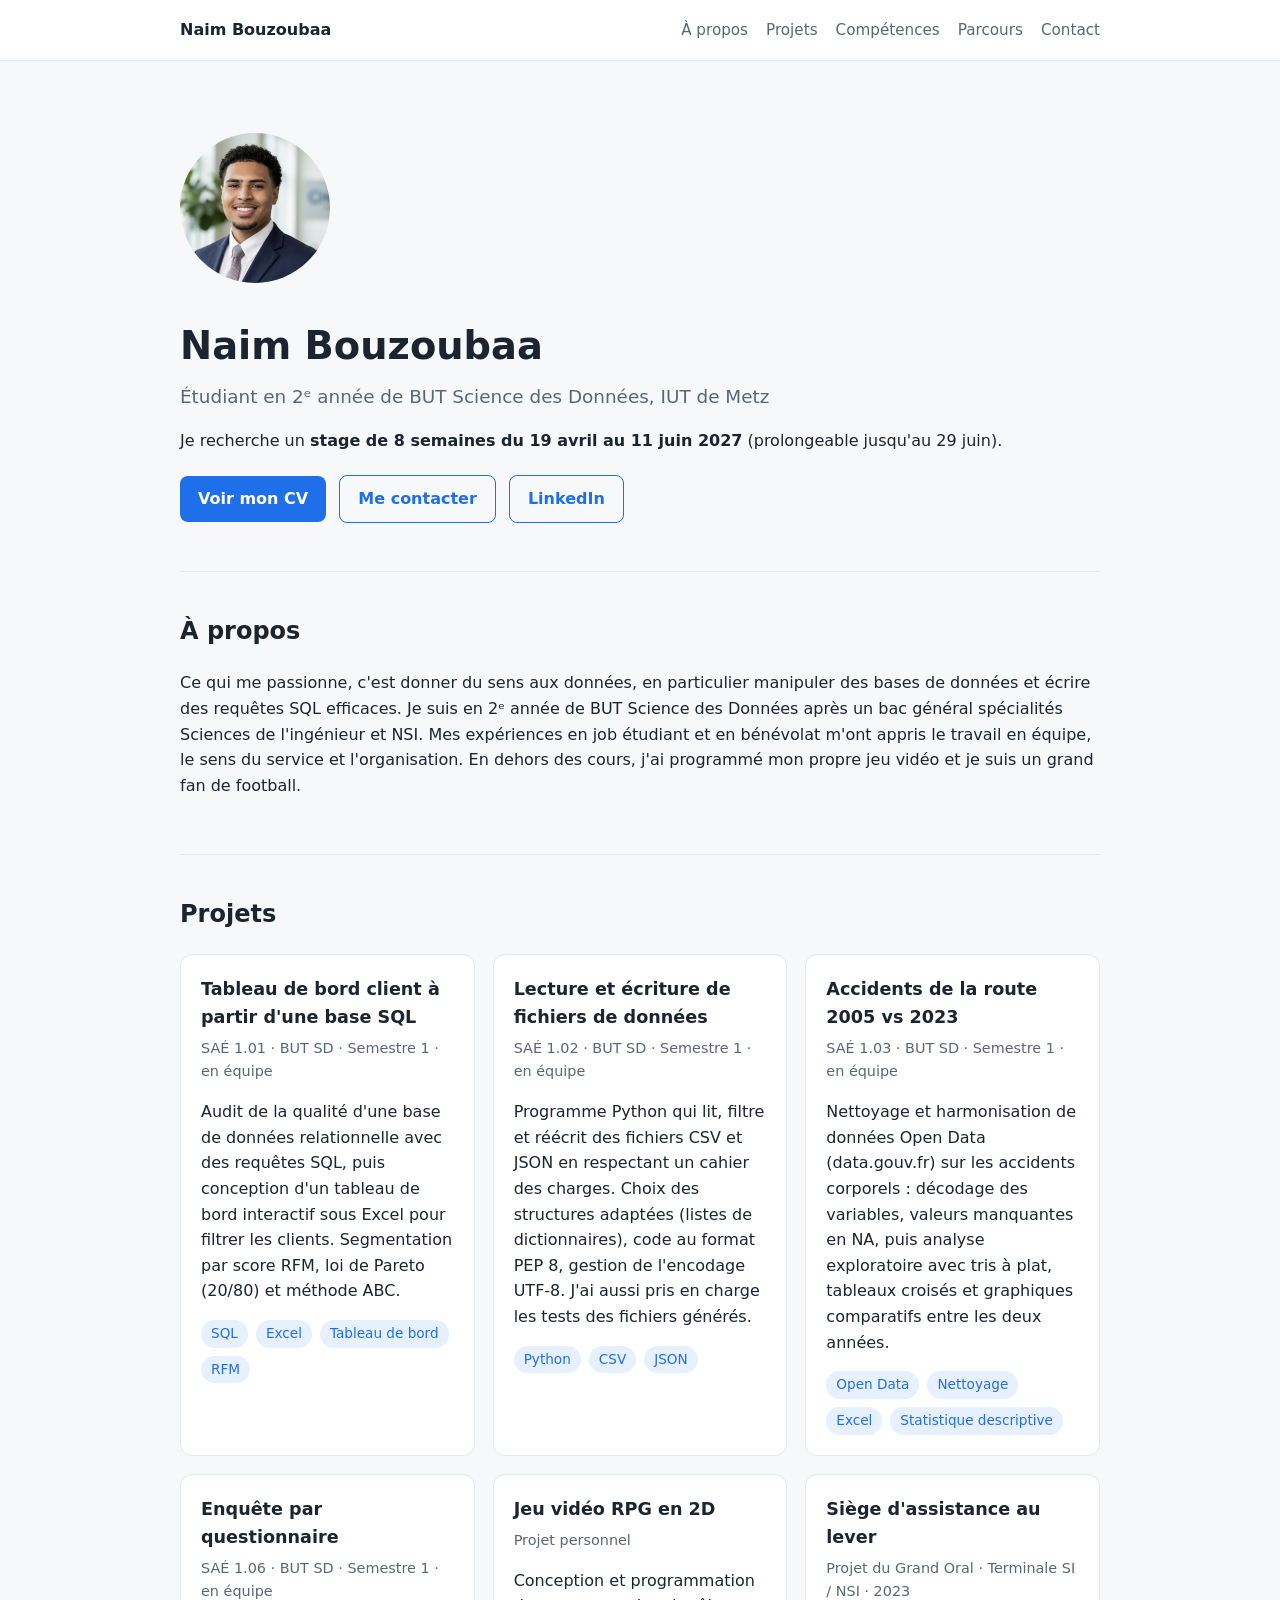
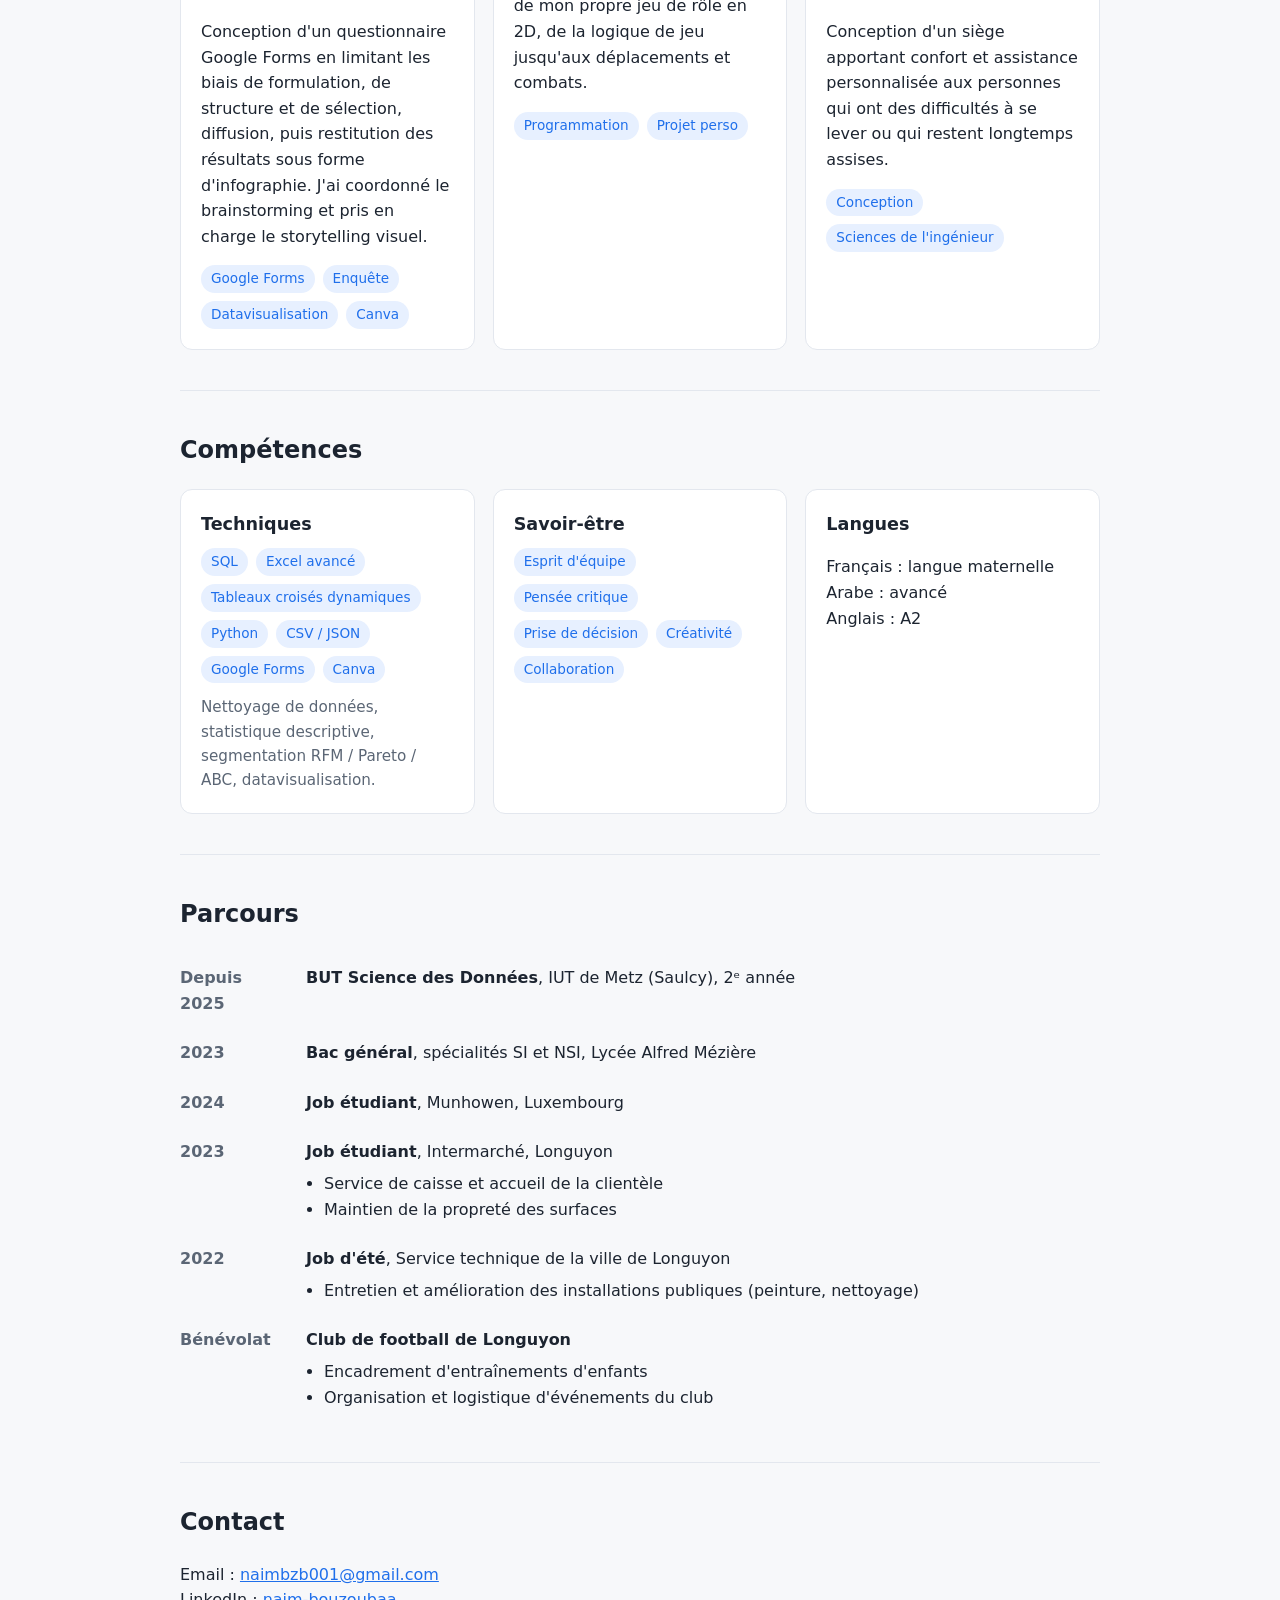
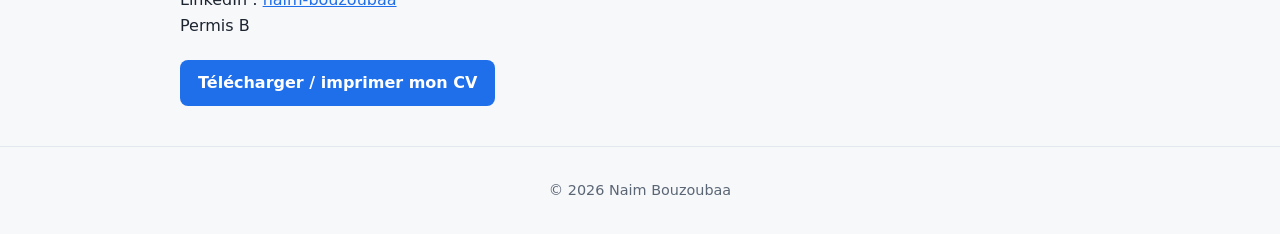
==== index.html @ d69bf889 "Ajouter les projets SAÉ et les compétences techniques Co-Authored-By: Claude Opus 5.5 <noreply@anthr" ====
<!doctype html>
<html lang="fr">
<head>
<meta charset="utf-8">
<meta name="viewport" content="width=device-width,initial-scale=1">
<title>Naim Bouzoubaa | Portfolio</title>
<meta name="description" content="Portfolio de Naim Bouzoubaa, étudiant en BUT Science des Données à l'IUT de Metz, à la recherche d'un stage d'avril à juin 2027.">
<link rel="stylesheet" href="style.css">
</head>
<body>
<nav><div class="wrap">
  <a class="logo" href="#">Naim Bouzoubaa</a>
  <ul>
    <li><a href="#apropos">À propos</a></li>
    <li><a href="#projets">Projets</a></li>
    <li><a href="#competences">Compétences</a></li>
    <li><a href="#parcours">Parcours</a></li>
    <li><a href="#contact">Contact</a></li>
  </ul>
</div></nav>

<header class="hero"><div class="wrap hero-grid">
  <img class="photo" src="photo.jpg" alt="Photo de Naim Bouzoubaa">
  <div>
    <h1>Naim Bouzoubaa</h1>
    <p class="role">Étudiant en 2ᵉ année de BUT Science des Données, IUT de Metz</p>
    <p>Je recherche un <strong>stage de 8 semaines du 19 avril au 11 juin 2027</strong> (prolongeable jusqu'au 29 juin).</p>
    <a class="btn" href="cv.html">Voir mon CV</a>
    <a class="btn ghost" href="#contact">Me contacter</a>
    <a class="btn ghost" href="https://www.linkedin.com/in/naim-bouzoubaa-45ba90332" target="_blank" rel="noopener">LinkedIn</a>
  </div>
</div></header>

<main class="wrap">
<section id="apropos">
  <h2>À propos</h2>
  <p>Ce qui me passionne, c'est donner du sens aux données, en particulier manipuler des bases de données et écrire des requêtes SQL efficaces. Je suis en 2ᵉ année de BUT Science des Données après un bac général spécialités Sciences de l'ingénieur et NSI. Mes expériences en job étudiant et en bénévolat m'ont appris le travail en équipe, le sens du service et l'organisation. En dehors des cours, j'ai programmé mon propre jeu vidéo et je suis un grand fan de football.</p>
</section>

<section id="projets">
  <h2>Projets</h2>
  <div class="grid">
    <div class="card">
      <h3>Tableau de bord client à partir d'une base SQL</h3>
      <div class="meta">SAÉ 1.01 · BUT SD · Semestre 1 · en équipe</div>
      <p>Audit de la qualité d'une base de données relationnelle avec des requêtes SQL, puis conception d'un tableau de bord interactif sous Excel pour filtrer les clients. Segmentation par score RFM, loi de Pareto (20/80) et méthode ABC.</p>
      <div class="tags"><span class="tag">SQL</span><span class="tag">Excel</span><span class="tag">Tableau de bord</span><span class="tag">RFM</span></div>
    </div>
    <div class="card">
      <h3>Lecture et écriture de fichiers de données</h3>
      <div class="meta">SAÉ 1.02 · BUT SD · Semestre 1 · en équipe</div>
      <p>Programme Python qui lit, filtre et réécrit des fichiers CSV et JSON en respectant un cahier des charges. Choix des structures adaptées (listes de dictionnaires), code au format PEP 8, gestion de l'encodage UTF-8. J'ai aussi pris en charge les tests des fichiers générés.</p>
      <div class="tags"><span class="tag">Python</span><span class="tag">CSV</span><span class="tag">JSON</span></div>
    </div>
    <div class="card">
      <h3>Accidents de la route 2005 vs 2023</h3>
      <div class="meta">SAÉ 1.03 · BUT SD · Semestre 1 · en équipe</div>
      <p>Nettoyage et harmonisation de données Open Data (data.gouv.fr) sur les accidents corporels : décodage des variables, valeurs manquantes en NA, puis analyse exploratoire avec tris à plat, tableaux croisés et graphiques comparatifs entre les deux années.</p>
      <div class="tags"><span class="tag">Open Data</span><span class="tag">Nettoyage</span><span class="tag">Excel</span><span class="tag">Statistique descriptive</span></div>
    </div>
    <div class="card">
      <h3>Enquête par questionnaire</h3>
      <div class="meta">SAÉ 1.06 · BUT SD · Semestre 1 · en équipe</div>
      <p>Conception d'un questionnaire Google Forms en limitant les biais de formulation, de structure et de sélection, diffusion, puis restitution des résultats sous forme d'infographie. J'ai coordonné le brainstorming et pris en charge le storytelling visuel.</p>
      <div class="tags"><span class="tag">Google Forms</span><span class="tag">Enquête</span><span class="tag">Datavisualisation</span><span class="tag">Canva</span></div>
    </div>
    <div class="card">
      <h3>Jeu vidéo RPG en 2D</h3>
      <div class="meta">Projet personnel</div>
      <p>Conception et programmation de mon propre jeu de rôle en 2D, de la logique de jeu jusqu'aux déplacements et combats.</p>
      <div class="tags"><span class="tag">Programmation</span><span class="tag">Projet perso</span></div>
    </div>
    <div class="card">
      <h3>Siège d'assistance au lever</h3>
      <div class="meta">Projet du Grand Oral · Terminale SI / NSI · 2023</div>
      <p>Conception d'un siège apportant confort et assistance personnalisée aux personnes qui ont des difficultés à se lever ou qui restent longtemps assises.</p>
      <div class="tags"><span class="tag">Conception</span><span class="tag">Sciences de l'ingénieur</span></div>
    </div>
  </div>
</section>

<section id="competences">
  <h2>Compétences</h2>
  <div class="grid">
    <div class="card">
      <h3>Techniques</h3>
      <div class="tags"><span class="tag">SQL</span><span class="tag">Excel avancé</span><span class="tag">Tableaux croisés dynamiques</span><span class="tag">Python</span><span class="tag">CSV / JSON</span><span class="tag">Google Forms</span><span class="tag">Canva</span></div>
      <p style="margin:12px 0 0;color:var(--muted);font-size:.95rem">Nettoyage de données, statistique descriptive, segmentation RFM / Pareto / ABC, datavisualisation.</p>
    </div>
    <div class="card">
      <h3>Savoir-être</h3>
      <div class="tags"><span class="tag">Esprit d'équipe</span><span class="tag">Pensée critique</span><span class="tag">Prise de décision</span><span class="tag">Créativité</span><span class="tag">Collaboration</span></div>
    </div>
    <div class="card">
      <h3>Langues</h3>
      <p>Français : langue maternelle<br>Arabe : avancé<br>Anglais : A2</p>
    </div>
  </div>
</section>

<section id="parcours">
  <h2>Parcours</h2>
  <div class="timeline">
    <div class="item"><div class="when">Depuis 2025</div><div><strong>BUT Science des Données</strong>, IUT de Metz (Saulcy), 2ᵉ année</div></div>
    <div class="item"><div class="when">2023</div><div><strong>Bac général</strong>, spécialités SI et NSI, Lycée Alfred Mézière</div></div>
    <div class="item"><div class="when">2024</div><div><strong>Job étudiant</strong>, Munhowen, Luxembourg</div></div>
    <div class="item"><div class="when">2023</div><div><strong>Job étudiant</strong>, Intermarché, Longuyon
      <ul><li>Service de caisse et accueil de la clientèle</li><li>Maintien de la propreté des surfaces</li></ul></div></div>
    <div class="item"><div class="when">2022</div><div><strong>Job d'été</strong>, Service technique de la ville de Longuyon
      <ul><li>Entretien et amélioration des installations publiques (peinture, nettoyage)</li></ul></div></div>
    <div class="item"><div class="when">Bénévolat</div><div><strong>Club de football de Longuyon</strong>
      <ul><li>Encadrement d'entraînements d'enfants</li><li>Organisation et logistique d'événements du club</li></ul></div></div>
  </div>
</section>

<section id="contact">
  <h2>Contact</h2>
  <p>Email : <a href="mailto:naimbzb001@gmail.com">naimbzb001@gmail.com</a><br>
  LinkedIn : <a href="https://www.linkedin.com/in/naim-bouzoubaa-45ba90332" target="_blank" rel="noopener">naim-bouzoubaa</a><br>
  Permis B</p>
  <a class="btn" href="cv.html">Télécharger / imprimer mon CV</a>
</section>
</main>

<footer>© 2026 Naim Bouzoubaa</footer>
</body>
</html>
---- style.css ----
:root{--bg:#f7f8fa;--card:#fff;--ink:#1c2430;--muted:#5b6675;--accent:#1f6feb;--accent-soft:#e7f0ff;--line:#e3e7ee;--todo:#fff4d6;--todo-ink:#7a5b00}
*{box-sizing:border-box}
body{margin:0;font-family:"Inter",system-ui,-apple-system,"Segoe UI",Roboto,sans-serif;background:var(--bg);color:var(--ink);line-height:1.6}
a{color:var(--accent)}
.wrap{max-width:960px;margin:0 auto;padding:0 20px}
nav{position:sticky;top:0;background:rgba(255,255,255,.92);backdrop-filter:blur(6px);border-bottom:1px solid var(--line);z-index:10}
nav .wrap{display:flex;justify-content:space-between;align-items:center;height:60px;gap:12px}
nav .logo{font-weight:700;text-decoration:none;color:var(--ink)}
nav ul{list-style:none;display:flex;gap:18px;margin:0;padding:0;flex-wrap:wrap}
nav ul a{text-decoration:none;color:var(--muted);font-size:.95rem}
nav ul a:hover{color:var(--accent)}
header.hero{padding:72px 0 48px}
.hero-grid{display:flex;gap:32px;align-items:center;flex-wrap:wrap}
.photo{width:150px;height:150px;border-radius:50%;background:var(--accent-soft);display:flex;align-items:center;justify-content:center;font-size:2.6rem;font-weight:700;color:var(--accent);object-fit:cover;flex-shrink:0}
.hero h1{font-size:2.4rem;margin:0 0 6px}
.hero .role{font-size:1.15rem;color:var(--muted);margin:0 0 14px}
.btn{display:inline-block;padding:10px 18px;border-radius:8px;background:var(--accent);color:#fff;text-decoration:none;font-weight:600;margin:6px 8px 0 0}
.btn.ghost{background:transparent;color:var(--accent);border:1.5px solid var(--accent)}
section{padding:40px 0;border-top:1px solid var(--line)}
section h2{font-size:1.5rem;margin:0 0 20px}
.grid{display:grid;grid-template-columns:repeat(auto-fit,minmax(260px,1fr));gap:18px}
.card{background:var(--card);border:1px solid var(--line);border-radius:12px;padding:20px}
.card h3{margin:0 0 6px;font-size:1.1rem}
.card .meta{color:var(--muted);font-size:.9rem;margin-bottom:8px}
.tags{display:flex;flex-wrap:wrap;gap:8px;margin-top:10px}
.tag{background:var(--accent-soft);color:var(--accent);padding:3px 10px;border-radius:999px;font-size:.85rem}
.todo{background:var(--todo);color:var(--todo-ink);border-radius:6px;padding:2px 6px;font-size:.85rem}
.timeline .item{display:grid;grid-template-columns:110px 1fr;gap:16px;padding:12px 0}
.timeline .when{color:var(--muted);font-weight:600}
.timeline ul{margin:6px 0 0;padding-left:18px}
footer{padding:32px 0;text-align:center;color:var(--muted);font-size:.9rem;border-top:1px solid var(--line)}
@media (max-width:600px){.hero h1{font-size:1.9rem}.timeline .item{grid-template-columns:1fr;gap:2px}nav ul{gap:12px}}
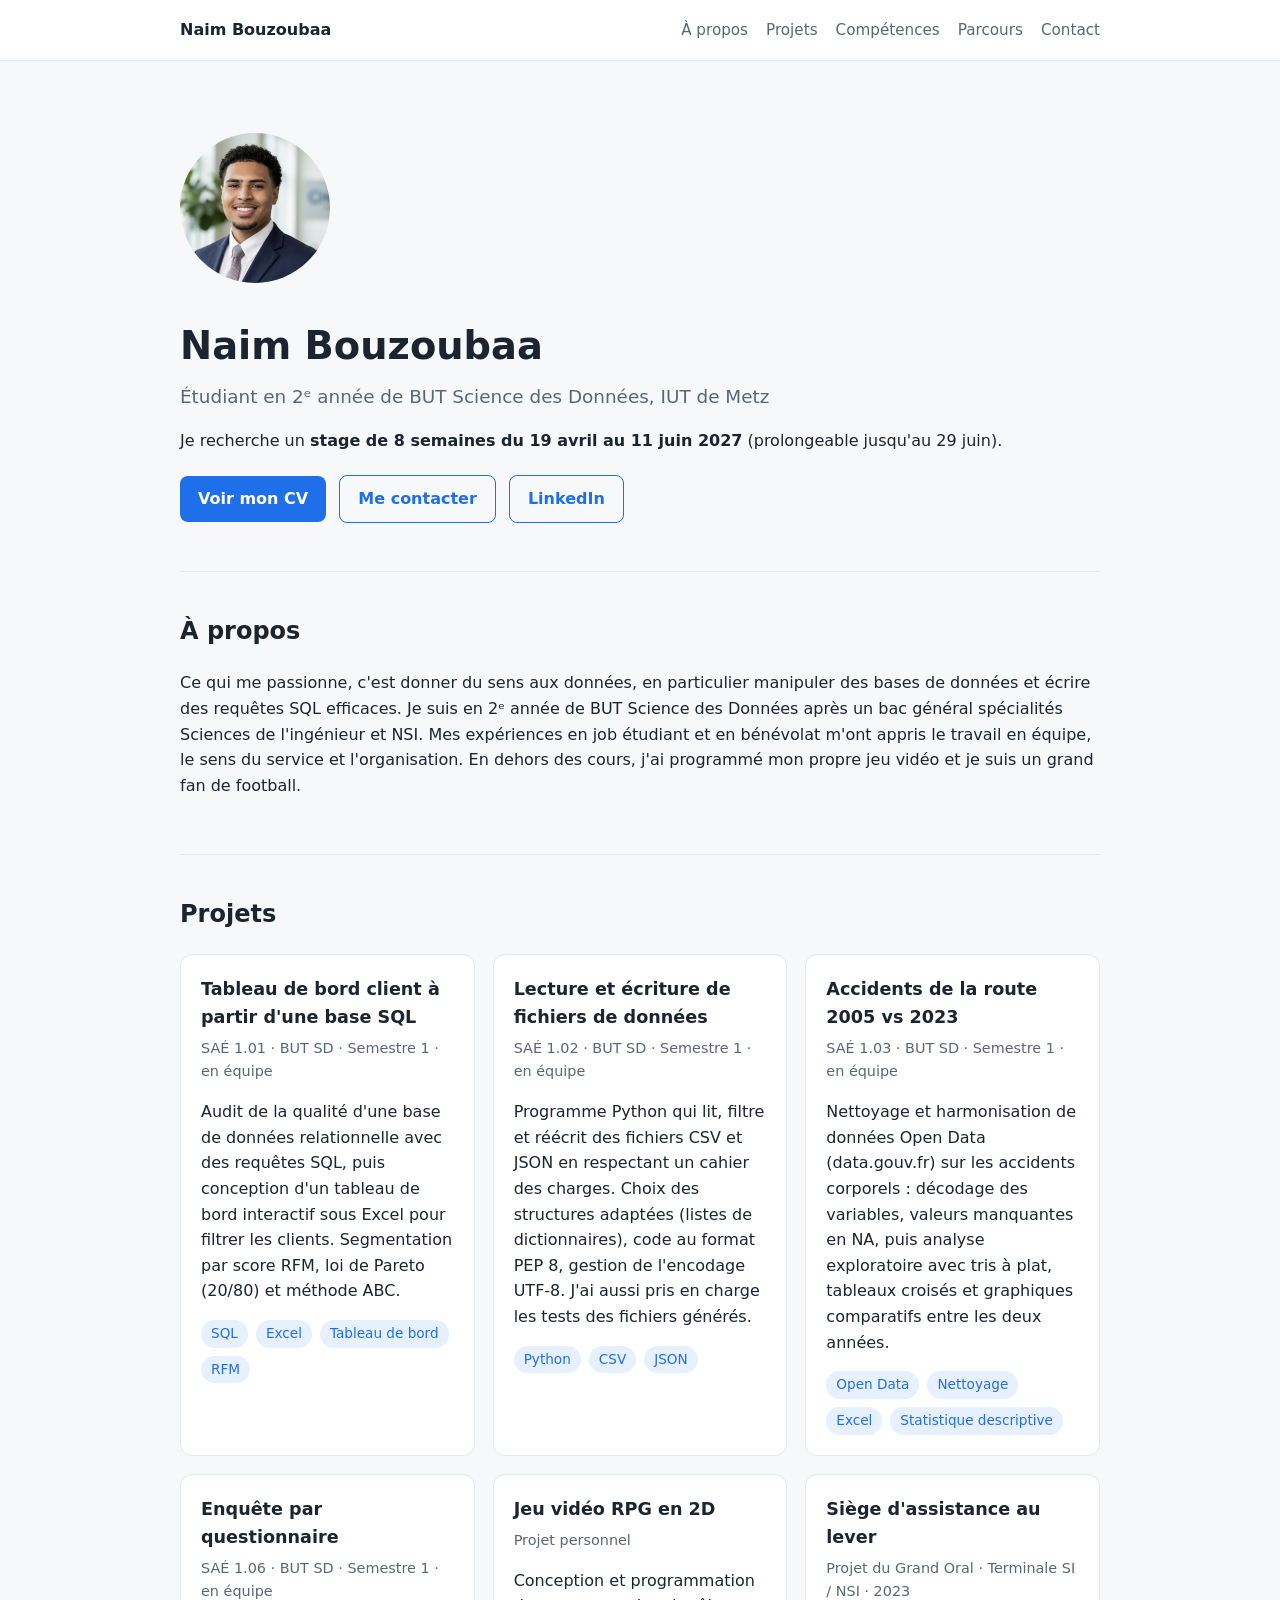
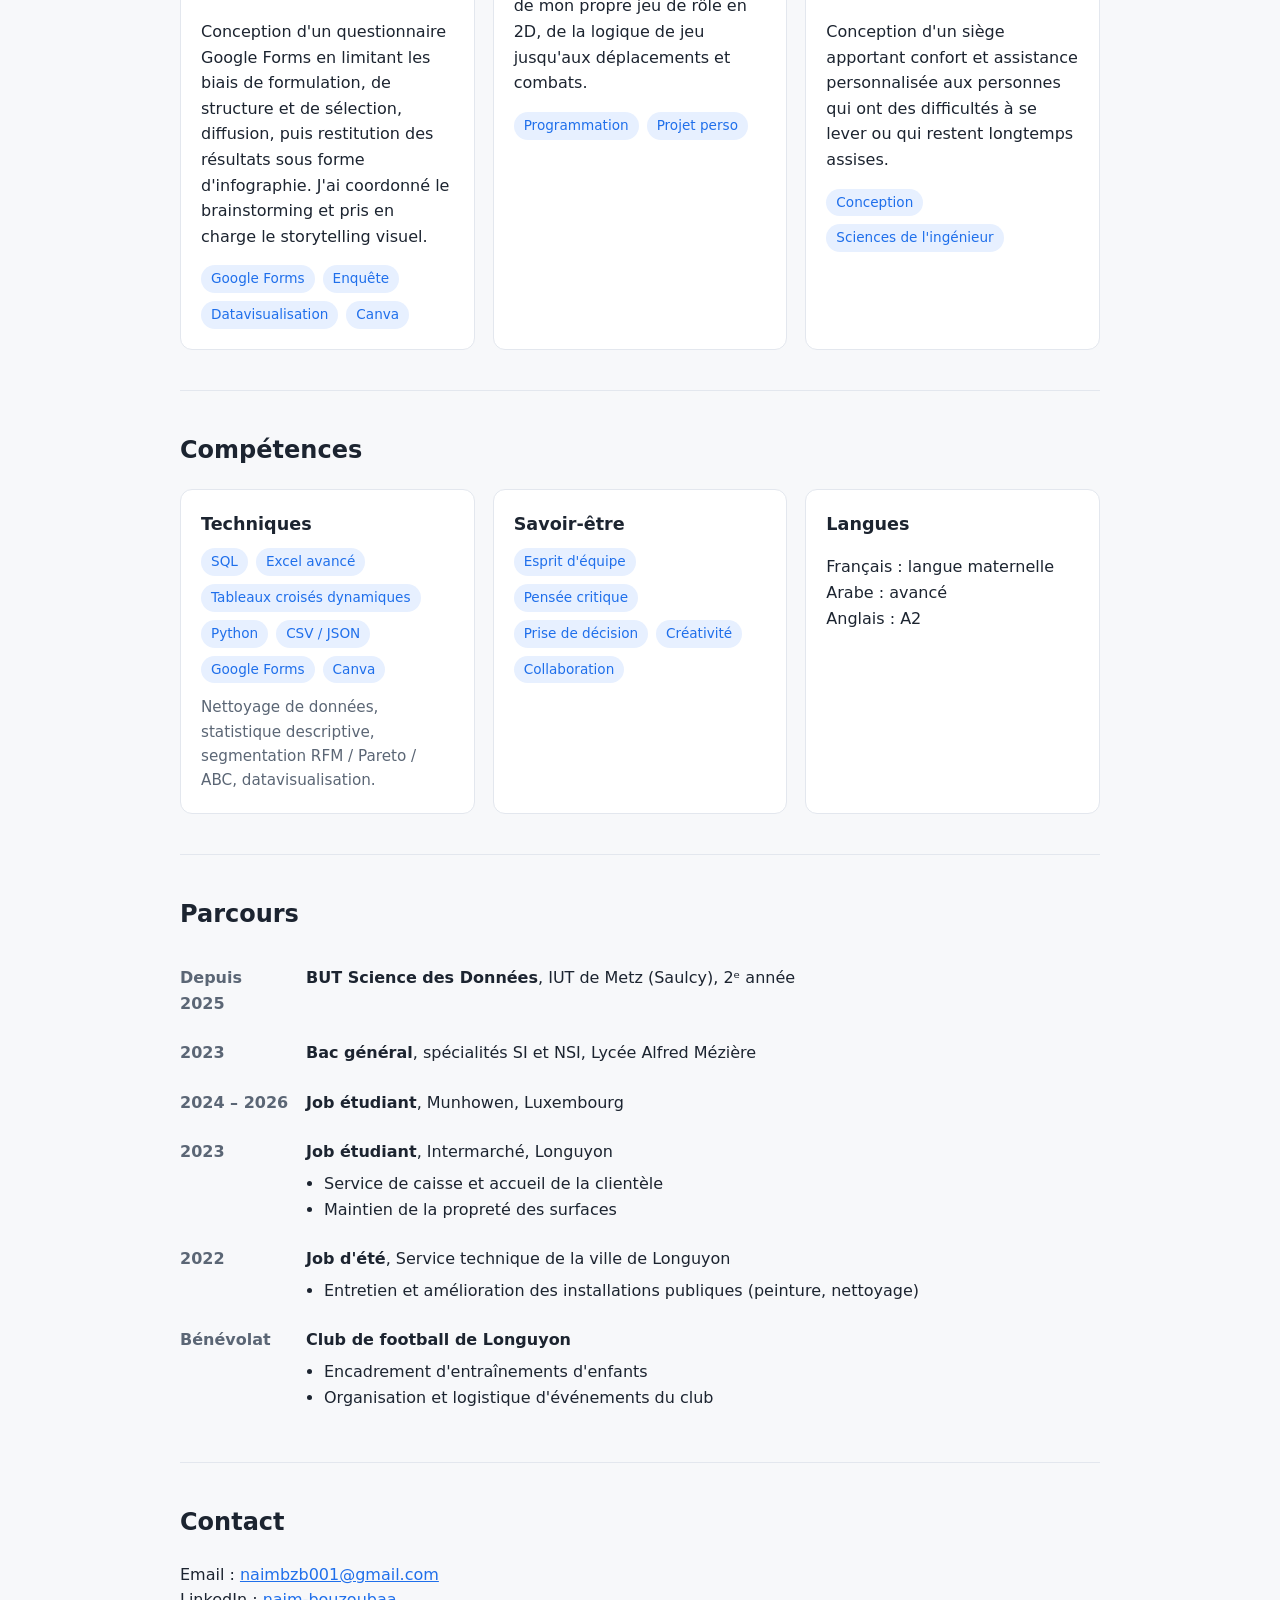
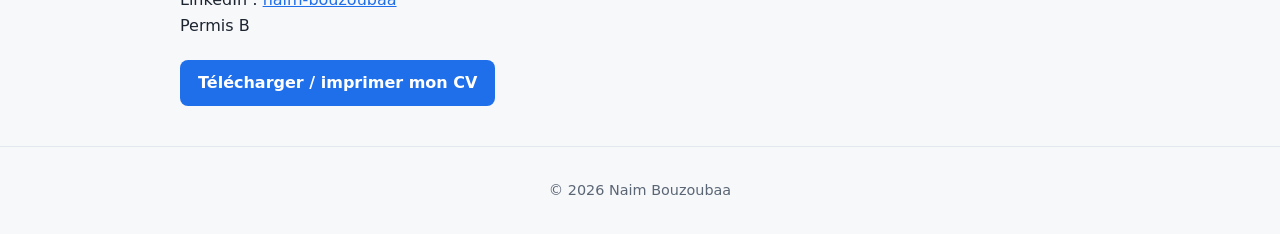
==== commit f5744d4d: "Munhowen : 2024 à 2026 Co-Authored-By: Claude Opus 5.5 <noreply@anthropic.com> Claude-Session: https" ====
--- a/index.html
+++ b/index.html
@@ -103,7 +103,7 @@
   <div class="timeline">
     <div class="item"><div class="when">Depuis 2025</div><div><strong>BUT Science des Données</strong>, IUT de Metz (Saulcy), 2ᵉ année</div></div>
     <div class="item"><div class="when">2023</div><div><strong>Bac général</strong>, spécialités SI et NSI, Lycée Alfred Mézière</div></div>
-    <div class="item"><div class="when">2024</div><div><strong>Job étudiant</strong>, Munhowen, Luxembourg</div></div>
+    <div class="item"><div class="when">2024 – 2026</div><div><strong>Job étudiant</strong>, Munhowen, Luxembourg</div></div>
     <div class="item"><div class="when">2023</div><div><strong>Job étudiant</strong>, Intermarché, Longuyon
       <ul><li>Service de caisse et accueil de la clientèle</li><li>Maintien de la propreté des surfaces</li></ul></div></div>
     <div class="item"><div class="when">2022</div><div><strong>Job d'été</strong>, Service technique de la ville de Longuyon
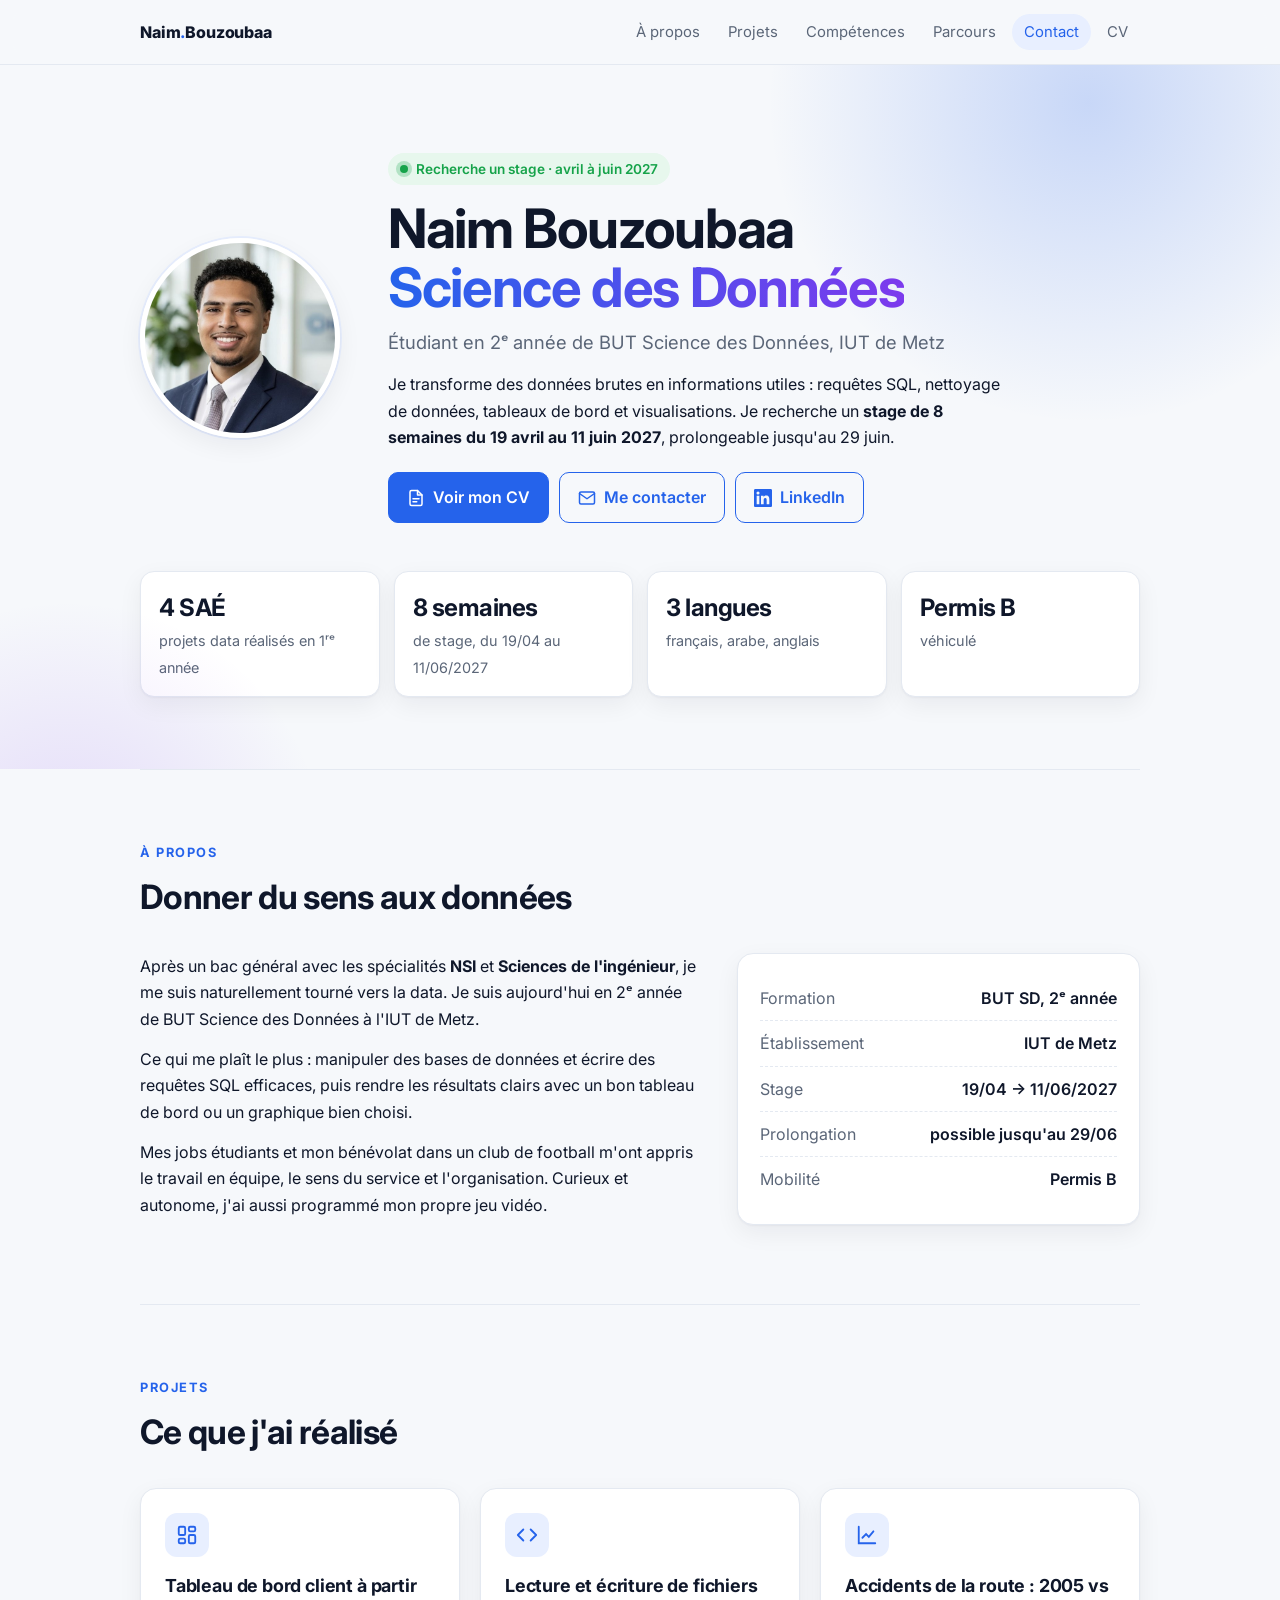
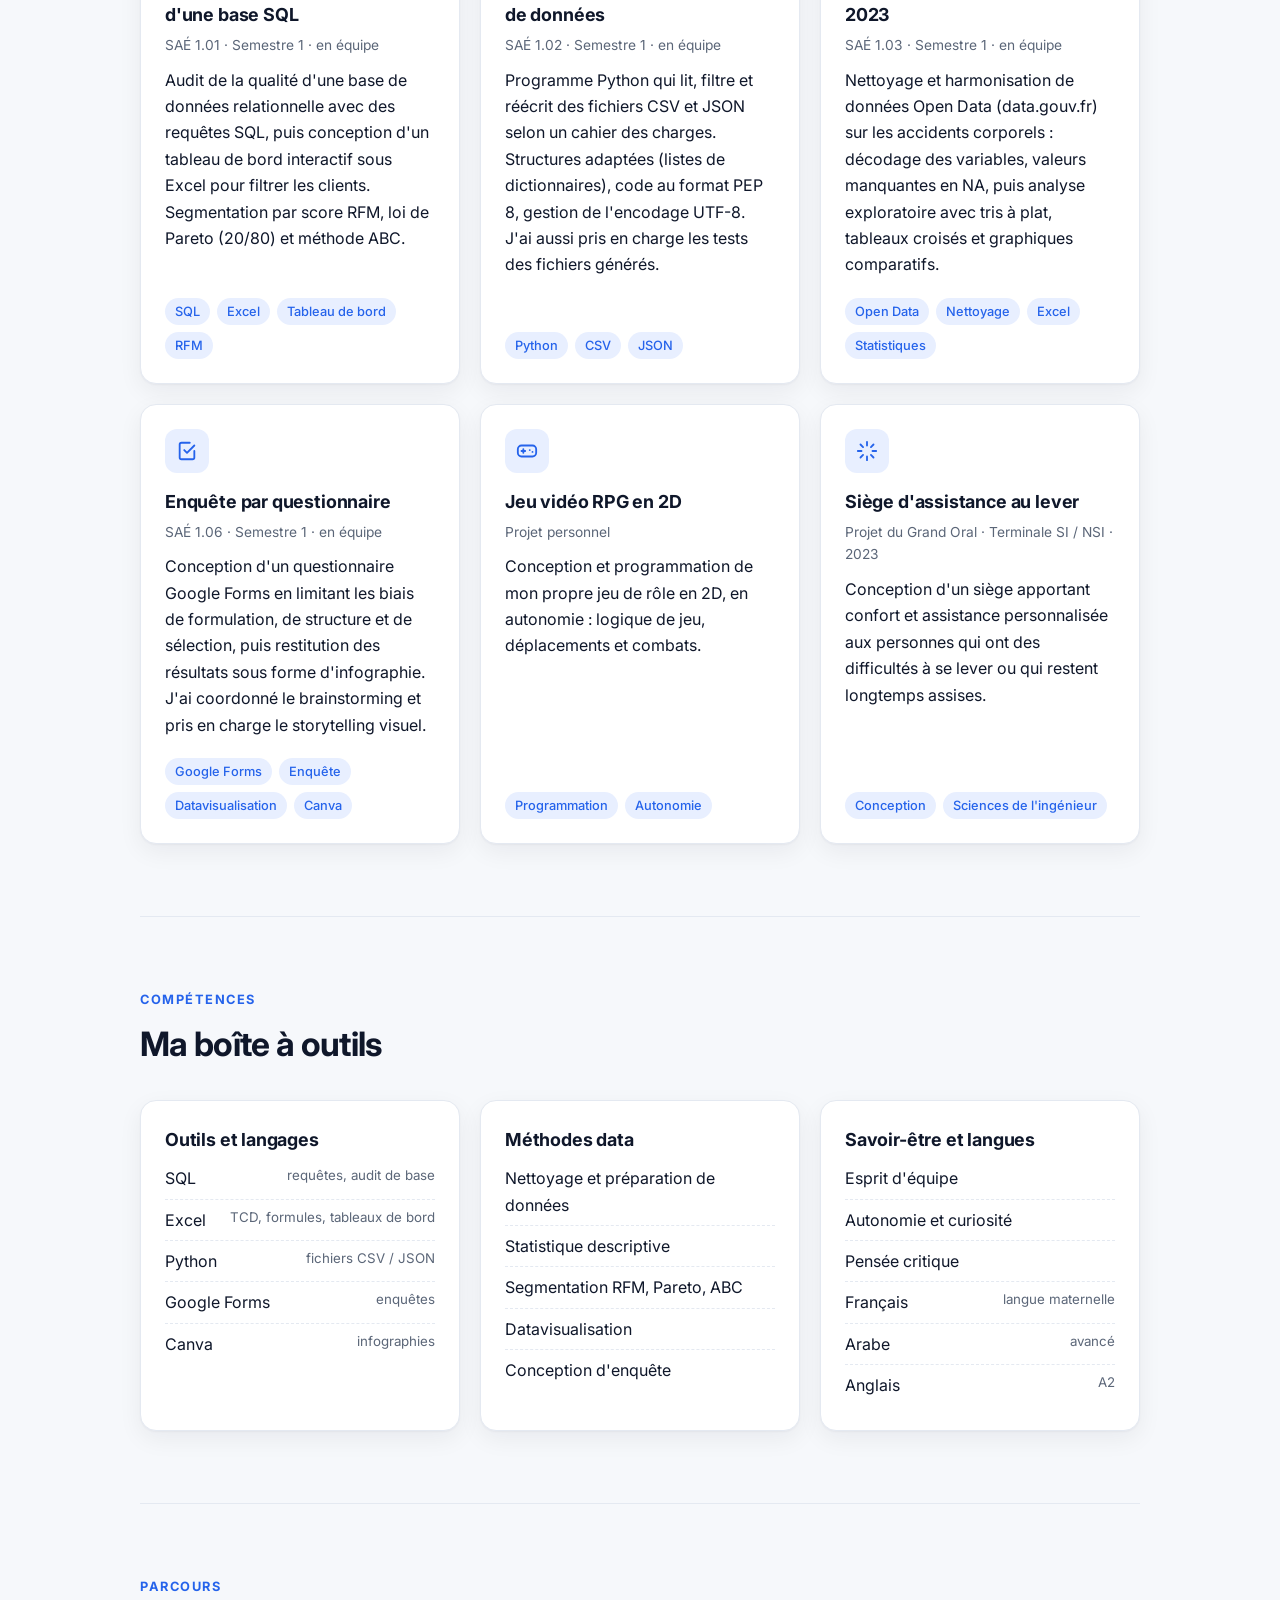
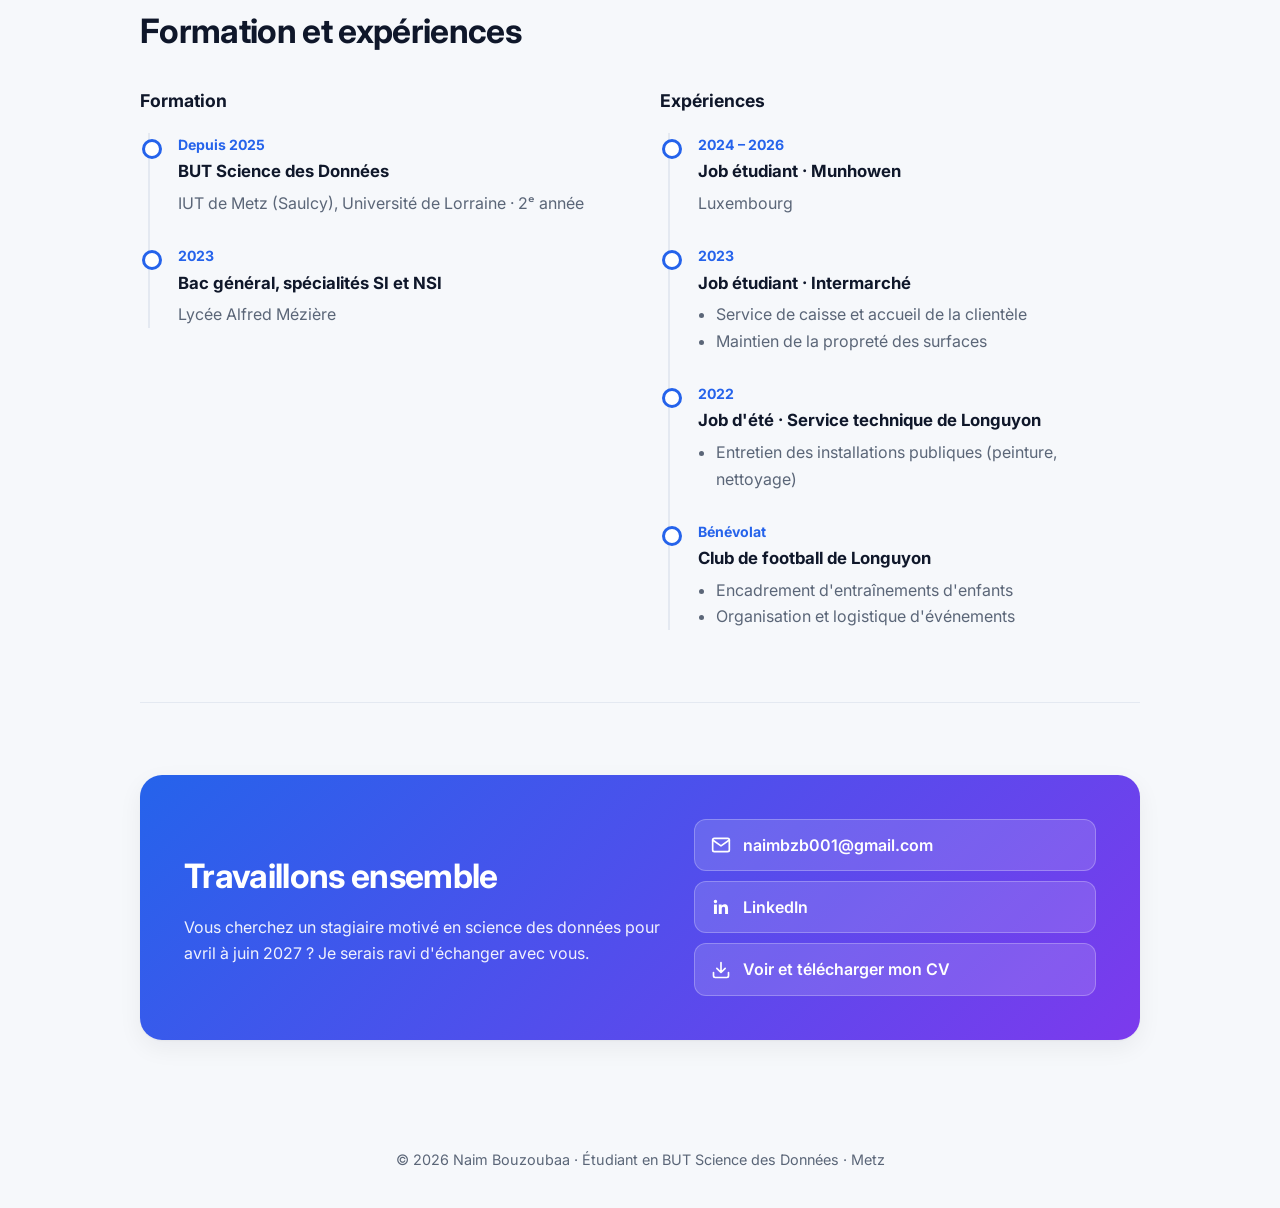
==== commit 6b88c4db: "Nouveau design du portfolio : mode sombre, version mobile, aperçu de partage Co-Authored-By: Claude " ====
--- a/index.html
+++ b/index.html
@@ -3,125 +3,224 @@
 <head>
 <meta charset="utf-8">
 <meta name="viewport" content="width=device-width,initial-scale=1">
-<title>Naim Bouzoubaa | Portfolio</title>
-<meta name="description" content="Portfolio de Naim Bouzoubaa, étudiant en BUT Science des Données à l'IUT de Metz, à la recherche d'un stage d'avril à juin 2027.">
+<title>Naim Bouzoubaa · Portfolio Science des Données</title>
+<meta name="description" content="Portfolio de Naim Bouzoubaa, étudiant en 2e année de BUT Science des Données à l'IUT de Metz. Recherche un stage de 8 semaines du 19 avril au 11 juin 2027.">
+<meta name="author" content="Naim Bouzoubaa">
+<link rel="canonical" href="https://naimbouzoubaa.github.io/">
+<meta property="og:type" content="profile">
+<meta property="og:title" content="Naim Bouzoubaa · Portfolio Science des Données">
+<meta property="og:description" content="Étudiant en BUT Science des Données à l'IUT de Metz. Recherche un stage d'avril à juin 2027.">
+<meta property="og:url" content="https://naimbouzoubaa.github.io/">
+<meta property="og:image" content="https://naimbouzoubaa.github.io/og-image.jpg">
+<meta property="og:locale" content="fr_FR">
+<meta name="twitter:card" content="summary_large_image">
+<meta name="theme-color" content="#2563eb">
+<link rel="icon" href="data:image/svg+xml,%3Csvg xmlns='http://www.w3.org/2000/svg' viewBox='0 0 64 64'%3E%3Cdefs%3E%3ClinearGradient id='g' x1='0' x2='1'%3E%3Cstop offset='0' stop-color='%232563eb'/%3E%3Cstop offset='1' stop-color='%237c3aed'/%3E%3C/linearGradient%3E%3C/defs%3E%3Crect width='64' height='64' rx='16' fill='url(%23g)'/%3E%3Ctext x='32' y='42' font-family='Arial' font-weight='700' font-size='26' fill='white' text-anchor='middle'%3ENB%3C/text%3E%3C/svg%3E">
+<link rel="preconnect" href="https://fonts.googleapis.com">
+<link rel="preconnect" href="https://fonts.gstatic.com" crossorigin>
+<link href="https://fonts.googleapis.com/css2?family=Inter:wght@400;500;600;700;800&display=swap" rel="stylesheet">
 <link rel="stylesheet" href="style.css">
+<script type="application/ld+json">
+{"@context":"https://schema.org","@type":"Person","name":"Naim Bouzoubaa","url":"https://naimbouzoubaa.github.io/","image":"https://naimbouzoubaa.github.io/photo.jpg","jobTitle":"Étudiant en BUT Science des Données","alumniOf":{"@type":"CollegeOrUniversity","name":"IUT de Metz, Université de Lorraine"},"sameAs":["https://www.linkedin.com/in/naim-bouzoubaa-45ba90332"],"knowsLanguage":["fr","ar","en"]}
+</script>
 </head>
 <body>
-<nav><div class="wrap">
-  <a class="logo" href="#">Naim Bouzoubaa</a>
+<a class="skip" href="#contenu">Aller au contenu</a>
+
+<nav aria-label="Navigation principale"><div class="wrap">
+  <a class="logo" href="#top">Naim<span>.</span>Bouzoubaa</a>
   <ul>
     <li><a href="#apropos">À propos</a></li>
     <li><a href="#projets">Projets</a></li>
     <li><a href="#competences">Compétences</a></li>
     <li><a href="#parcours">Parcours</a></li>
     <li><a href="#contact">Contact</a></li>
+    <li><a href="cv.html">CV</a></li>
   </ul>
 </div></nav>
 
-<header class="hero"><div class="wrap hero-grid">
-  <img class="photo" src="photo.jpg" alt="Photo de Naim Bouzoubaa">
-  <div>
-    <h1>Naim Bouzoubaa</h1>
-    <p class="role">Étudiant en 2ᵉ année de BUT Science des Données, IUT de Metz</p>
-    <p>Je recherche un <strong>stage de 8 semaines du 19 avril au 11 juin 2027</strong> (prolongeable jusqu'au 29 juin).</p>
-    <a class="btn" href="cv.html">Voir mon CV</a>
-    <a class="btn ghost" href="#contact">Me contacter</a>
-    <a class="btn ghost" href="https://www.linkedin.com/in/naim-bouzoubaa-45ba90332" target="_blank" rel="noopener">LinkedIn</a>
+<header class="hero" id="top"><div class="wrap">
+  <div class="hero-grid">
+    <img class="photo" src="photo.jpg" alt="Photo de Naim Bouzoubaa" width="200" height="200">
+    <div>
+      <span class="badge">Recherche un stage · avril à juin 2027</span>
+      <h1>Naim Bouzoubaa<br><span class="grad">Science des Données</span></h1>
+      <p class="role">Étudiant en 2ᵉ année de BUT Science des Données, IUT de Metz</p>
+      <p class="lead">Je transforme des données brutes en informations utiles : requêtes SQL, nettoyage de données, tableaux de bord et visualisations. Je recherche un <strong>stage de 8 semaines du 19 avril au 11 juin 2027</strong>, prolongeable jusqu'au 29 juin.</p>
+      <div class="actions">
+        <a class="btn" href="cv.html"><svg viewBox="0 0 24 24" fill="none" stroke="currentColor" stroke-width="2" stroke-linecap="round" stroke-linejoin="round" aria-hidden="true"><path d="M14 2H6a2 2 0 0 0-2 2v16a2 2 0 0 0 2 2h12a2 2 0 0 0 2-2V8z"/><path d="M14 2v6h6M8 13h8M8 17h5"/></svg>Voir mon CV</a>
+        <a class="btn ghost" href="mailto:naimbzb001@gmail.com"><svg viewBox="0 0 24 24" fill="none" stroke="currentColor" stroke-width="2" stroke-linecap="round" stroke-linejoin="round" aria-hidden="true"><rect x="2" y="4" width="20" height="16" rx="2"/><path d="m22 6-10 7L2 6"/></svg>Me contacter</a>
+        <a class="btn ghost" href="https://www.linkedin.com/in/naim-bouzoubaa-45ba90332" target="_blank" rel="noopener"><svg viewBox="0 0 24 24" fill="currentColor" aria-hidden="true"><path d="M20.45 20.45h-3.56v-5.57c0-1.33-.02-3.04-1.85-3.04-1.85 0-2.14 1.45-2.14 2.94v5.67H9.34V9h3.42v1.56h.05c.48-.9 1.64-1.85 3.37-1.85 3.6 0 4.27 2.37 4.27 5.46v6.28zM5.34 7.43a2.06 2.06 0 1 1 0-4.13 2.06 2.06 0 0 1 0 4.13zM7.12 20.45H3.56V9h3.56v11.45zM22.22 0H1.77C.79 0 0 .77 0 1.73v20.54C0 23.23.79 24 1.77 24h20.45c.98 0 1.78-.77 1.78-1.73V1.73C24 .77 23.2 0 22.22 0z"/></svg>LinkedIn</a>
+      </div>
+    </div>
+  </div>
+  <div class="stats">
+    <div class="stat"><b>4 SAÉ</b><span>projets data réalisés en 1ʳᵉ année</span></div>
+    <div class="stat"><b>8 semaines</b><span>de stage, du 19/04 au 11/06/2027</span></div>
+    <div class="stat"><b>3 langues</b><span>français, arabe, anglais</span></div>
+    <div class="stat"><b>Permis B</b><span>véhiculé</span></div>
   </div>
 </div></header>
 
-<main class="wrap">
-<section id="apropos">
-  <h2>À propos</h2>
-  <p>Ce qui me passionne, c'est donner du sens aux données, en particulier manipuler des bases de données et écrire des requêtes SQL efficaces. Je suis en 2ᵉ année de BUT Science des Données après un bac général spécialités Sciences de l'ingénieur et NSI. Mes expériences en job étudiant et en bénévolat m'ont appris le travail en équipe, le sens du service et l'organisation. En dehors des cours, j'ai programmé mon propre jeu vidéo et je suis un grand fan de football.</p>
-</section>
-
-<section id="projets">
-  <h2>Projets</h2>
+<main id="contenu" class="wrap">
+
+<section id="apropos" class="reveal">
+  <p class="kicker">À propos</p>
+  <h2>Donner du sens aux données</h2>
+  <div class="about">
+    <div>
+      <p>Après un bac général avec les spécialités <strong>NSI</strong> et <strong>Sciences de l'ingénieur</strong>, je me suis naturellement tourné vers la data. Je suis aujourd'hui en 2ᵉ année de BUT Science des Données à l'IUT de Metz.</p>
+      <p>Ce qui me plaît le plus : manipuler des bases de données et écrire des requêtes SQL efficaces, puis rendre les résultats clairs avec un bon tableau de bord ou un graphique bien choisi.</p>
+      <p>Mes jobs étudiants et mon bénévolat dans un club de football m'ont appris le travail en équipe, le sens du service et l'organisation. Curieux et autonome, j'ai aussi programmé mon propre jeu vidéo.</p>
+    </div>
+    <dl class="facts">
+      <div><dt>Formation</dt><dd>BUT SD, 2ᵉ année</dd></div>
+      <div><dt>Établissement</dt><dd>IUT de Metz</dd></div>
+      <div><dt>Stage</dt><dd>19/04 → 11/06/2027</dd></div>
+      <div><dt>Prolongation</dt><dd>possible jusqu'au 29/06</dd></div>
+      <div><dt>Mobilité</dt><dd>Permis B</dd></div>
+    </dl>
+  </div>
+</section>
+
+<section id="projets" class="reveal">
+  <p class="kicker">Projets</p>
+  <h2>Ce que j'ai réalisé</h2>
   <div class="grid">
-    <div class="card">
+    <article class="card">
+      <div class="icon"><svg viewBox="0 0 24 24" fill="none" stroke="currentColor" stroke-width="2" stroke-linecap="round" aria-hidden="true"><rect x="3" y="3" width="7" height="9" rx="1.5"/><rect x="14" y="3" width="7" height="5" rx="1.5"/><rect x="14" y="12" width="7" height="9" rx="1.5"/><rect x="3" y="16" width="7" height="5" rx="1.5"/></svg></div>
       <h3>Tableau de bord client à partir d'une base SQL</h3>
-      <div class="meta">SAÉ 1.01 · BUT SD · Semestre 1 · en équipe</div>
+      <div class="meta">SAÉ 1.01 · Semestre 1 · en équipe</div>
       <p>Audit de la qualité d'une base de données relationnelle avec des requêtes SQL, puis conception d'un tableau de bord interactif sous Excel pour filtrer les clients. Segmentation par score RFM, loi de Pareto (20/80) et méthode ABC.</p>
       <div class="tags"><span class="tag">SQL</span><span class="tag">Excel</span><span class="tag">Tableau de bord</span><span class="tag">RFM</span></div>
-    </div>
-    <div class="card">
+    </article>
+    <article class="card">
+      <div class="icon"><svg viewBox="0 0 24 24" fill="none" stroke="currentColor" stroke-width="2" stroke-linecap="round" stroke-linejoin="round" aria-hidden="true"><path d="m16 18 6-6-6-6M8 6l-6 6 6 6"/></svg></div>
       <h3>Lecture et écriture de fichiers de données</h3>
-      <div class="meta">SAÉ 1.02 · BUT SD · Semestre 1 · en équipe</div>
-      <p>Programme Python qui lit, filtre et réécrit des fichiers CSV et JSON en respectant un cahier des charges. Choix des structures adaptées (listes de dictionnaires), code au format PEP 8, gestion de l'encodage UTF-8. J'ai aussi pris en charge les tests des fichiers générés.</p>
+      <div class="meta">SAÉ 1.02 · Semestre 1 · en équipe</div>
+      <p>Programme Python qui lit, filtre et réécrit des fichiers CSV et JSON selon un cahier des charges. Structures adaptées (listes de dictionnaires), code au format PEP 8, gestion de l'encodage UTF-8. J'ai aussi pris en charge les tests des fichiers générés.</p>
       <div class="tags"><span class="tag">Python</span><span class="tag">CSV</span><span class="tag">JSON</span></div>
-    </div>
-    <div class="card">
-      <h3>Accidents de la route 2005 vs 2023</h3>
-      <div class="meta">SAÉ 1.03 · BUT SD · Semestre 1 · en équipe</div>
-      <p>Nettoyage et harmonisation de données Open Data (data.gouv.fr) sur les accidents corporels : décodage des variables, valeurs manquantes en NA, puis analyse exploratoire avec tris à plat, tableaux croisés et graphiques comparatifs entre les deux années.</p>
-      <div class="tags"><span class="tag">Open Data</span><span class="tag">Nettoyage</span><span class="tag">Excel</span><span class="tag">Statistique descriptive</span></div>
-    </div>
-    <div class="card">
+    </article>
+    <article class="card">
+      <div class="icon"><svg viewBox="0 0 24 24" fill="none" stroke="currentColor" stroke-width="2" stroke-linecap="round" aria-hidden="true"><path d="M3 3v18h18"/><path d="M7 15l4-4 3 3 5-6"/></svg></div>
+      <h3>Accidents de la route : 2005 vs 2023</h3>
+      <div class="meta">SAÉ 1.03 · Semestre 1 · en équipe</div>
+      <p>Nettoyage et harmonisation de données Open Data (data.gouv.fr) sur les accidents corporels : décodage des variables, valeurs manquantes en NA, puis analyse exploratoire avec tris à plat, tableaux croisés et graphiques comparatifs.</p>
+      <div class="tags"><span class="tag">Open Data</span><span class="tag">Nettoyage</span><span class="tag">Excel</span><span class="tag">Statistiques</span></div>
+    </article>
+    <article class="card">
+      <div class="icon"><svg viewBox="0 0 24 24" fill="none" stroke="currentColor" stroke-width="2" stroke-linecap="round" stroke-linejoin="round" aria-hidden="true"><path d="M9 11l3 3 8-8"/><path d="M20 12v7a2 2 0 0 1-2 2H6a2 2 0 0 1-2-2V5a2 2 0 0 1 2-2h9"/></svg></div>
       <h3>Enquête par questionnaire</h3>
-      <div class="meta">SAÉ 1.06 · BUT SD · Semestre 1 · en équipe</div>
-      <p>Conception d'un questionnaire Google Forms en limitant les biais de formulation, de structure et de sélection, diffusion, puis restitution des résultats sous forme d'infographie. J'ai coordonné le brainstorming et pris en charge le storytelling visuel.</p>
+      <div class="meta">SAÉ 1.06 · Semestre 1 · en équipe</div>
+      <p>Conception d'un questionnaire Google Forms en limitant les biais de formulation, de structure et de sélection, puis restitution des résultats sous forme d'infographie. J'ai coordonné le brainstorming et pris en charge le storytelling visuel.</p>
       <div class="tags"><span class="tag">Google Forms</span><span class="tag">Enquête</span><span class="tag">Datavisualisation</span><span class="tag">Canva</span></div>
-    </div>
-    <div class="card">
+    </article>
+    <article class="card">
+      <div class="icon"><svg viewBox="0 0 24 24" fill="none" stroke="currentColor" stroke-width="2" stroke-linecap="round" stroke-linejoin="round" aria-hidden="true"><rect x="2" y="6" width="20" height="12" rx="4"/><path d="M6 12h4M8 10v4M15 11h.01M18 13h.01"/></svg></div>
       <h3>Jeu vidéo RPG en 2D</h3>
       <div class="meta">Projet personnel</div>
-      <p>Conception et programmation de mon propre jeu de rôle en 2D, de la logique de jeu jusqu'aux déplacements et combats.</p>
-      <div class="tags"><span class="tag">Programmation</span><span class="tag">Projet perso</span></div>
-    </div>
-    <div class="card">
+      <p>Conception et programmation de mon propre jeu de rôle en 2D, en autonomie : logique de jeu, déplacements et combats.</p>
+      <div class="tags"><span class="tag">Programmation</span><span class="tag">Autonomie</span></div>
+    </article>
+    <article class="card">
+      <div class="icon"><svg viewBox="0 0 24 24" fill="none" stroke="currentColor" stroke-width="2" stroke-linecap="round" stroke-linejoin="round" aria-hidden="true"><path d="M12 2v4M12 18v4M4.9 4.9l2.8 2.8M16.3 16.3l2.8 2.8M2 12h4M18 12h4M4.9 19.1l2.8-2.8M16.3 7.7l2.8-2.8"/></svg></div>
       <h3>Siège d'assistance au lever</h3>
       <div class="meta">Projet du Grand Oral · Terminale SI / NSI · 2023</div>
       <p>Conception d'un siège apportant confort et assistance personnalisée aux personnes qui ont des difficultés à se lever ou qui restent longtemps assises.</p>
       <div class="tags"><span class="tag">Conception</span><span class="tag">Sciences de l'ingénieur</span></div>
-    </div>
-  </div>
-</section>
-
-<section id="competences">
-  <h2>Compétences</h2>
-  <div class="grid">
+    </article>
+  </div>
+</section>
+
+<section id="competences" class="reveal">
+  <p class="kicker">Compétences</p>
+  <h2>Ma boîte à outils</h2>
+  <div class="skills">
     <div class="card">
-      <h3>Techniques</h3>
-      <div class="tags"><span class="tag">SQL</span><span class="tag">Excel avancé</span><span class="tag">Tableaux croisés dynamiques</span><span class="tag">Python</span><span class="tag">CSV / JSON</span><span class="tag">Google Forms</span><span class="tag">Canva</span></div>
-      <p style="margin:12px 0 0;color:var(--muted);font-size:.95rem">Nettoyage de données, statistique descriptive, segmentation RFM / Pareto / ABC, datavisualisation.</p>
+      <h3>Outils et langages</h3>
+      <ul>
+        <li>SQL <small>requêtes, audit de base</small></li>
+        <li>Excel <small>TCD, formules, tableaux de bord</small></li>
+        <li>Python <small>fichiers CSV / JSON</small></li>
+        <li>Google Forms <small>enquêtes</small></li>
+        <li>Canva <small>infographies</small></li>
+      </ul>
     </div>
     <div class="card">
-      <h3>Savoir-être</h3>
-      <div class="tags"><span class="tag">Esprit d'équipe</span><span class="tag">Pensée critique</span><span class="tag">Prise de décision</span><span class="tag">Créativité</span><span class="tag">Collaboration</span></div>
+      <h3>Méthodes data</h3>
+      <ul>
+        <li>Nettoyage et préparation de données</li>
+        <li>Statistique descriptive</li>
+        <li>Segmentation RFM, Pareto, ABC</li>
+        <li>Datavisualisation</li>
+        <li>Conception d'enquête</li>
+      </ul>
     </div>
     <div class="card">
-      <h3>Langues</h3>
-      <p>Français : langue maternelle<br>Arabe : avancé<br>Anglais : A2</p>
-    </div>
-  </div>
-</section>
-
-<section id="parcours">
-  <h2>Parcours</h2>
-  <div class="timeline">
-    <div class="item"><div class="when">Depuis 2025</div><div><strong>BUT Science des Données</strong>, IUT de Metz (Saulcy), 2ᵉ année</div></div>
-    <div class="item"><div class="when">2023</div><div><strong>Bac général</strong>, spécialités SI et NSI, Lycée Alfred Mézière</div></div>
-    <div class="item"><div class="when">2024 – 2026</div><div><strong>Job étudiant</strong>, Munhowen, Luxembourg</div></div>
-    <div class="item"><div class="when">2023</div><div><strong>Job étudiant</strong>, Intermarché, Longuyon
-      <ul><li>Service de caisse et accueil de la clientèle</li><li>Maintien de la propreté des surfaces</li></ul></div></div>
-    <div class="item"><div class="when">2022</div><div><strong>Job d'été</strong>, Service technique de la ville de Longuyon
-      <ul><li>Entretien et amélioration des installations publiques (peinture, nettoyage)</li></ul></div></div>
-    <div class="item"><div class="when">Bénévolat</div><div><strong>Club de football de Longuyon</strong>
-      <ul><li>Encadrement d'entraînements d'enfants</li><li>Organisation et logistique d'événements du club</li></ul></div></div>
-  </div>
-</section>
-
-<section id="contact">
-  <h2>Contact</h2>
-  <p>Email : <a href="mailto:naimbzb001@gmail.com">naimbzb001@gmail.com</a><br>
-  LinkedIn : <a href="https://www.linkedin.com/in/naim-bouzoubaa-45ba90332" target="_blank" rel="noopener">naim-bouzoubaa</a><br>
-  Permis B</p>
-  <a class="btn" href="cv.html">Télécharger / imprimer mon CV</a>
+      <h3>Savoir-être et langues</h3>
+      <ul>
+        <li>Esprit d'équipe</li>
+        <li>Autonomie et curiosité</li>
+        <li>Pensée critique</li>
+        <li>Français <small>langue maternelle</small></li>
+        <li>Arabe <small>avancé</small></li>
+        <li>Anglais <small>A2</small></li>
+      </ul>
+    </div>
+  </div>
+</section>
+
+<section id="parcours" class="reveal">
+  <p class="kicker">Parcours</p>
+  <h2>Formation et expériences</h2>
+  <div class="cols">
+    <div>
+      <h3 class="sub">Formation</h3>
+      <div class="timeline">
+        <div class="tl"><div class="when">Depuis 2025</div><h3>BUT Science des Données</h3><p>IUT de Metz (Saulcy), Université de Lorraine · 2ᵉ année</p></div>
+        <div class="tl"><div class="when">2023</div><h3>Bac général, spécialités SI et NSI</h3><p>Lycée Alfred Mézière</p></div>
+      </div>
+    </div>
+    <div>
+      <h3 class="sub">Expériences</h3>
+      <div class="timeline">
+        <div class="tl"><div class="when">2024 – 2026</div><h3>Job étudiant · Munhowen</h3><p>Luxembourg</p></div>
+        <div class="tl"><div class="when">2023</div><h3>Job étudiant · Intermarché</h3><ul><li>Service de caisse et accueil de la clientèle</li><li>Maintien de la propreté des surfaces</li></ul></div>
+        <div class="tl"><div class="when">2022</div><h3>Job d'été · Service technique de Longuyon</h3><ul><li>Entretien des installations publiques (peinture, nettoyage)</li></ul></div>
+        <div class="tl"><div class="when">Bénévolat</div><h3>Club de football de Longuyon</h3><ul><li>Encadrement d'entraînements d'enfants</li><li>Organisation et logistique d'événements</li></ul></div>
+      </div>
+    </div>
+  </div>
+</section>
+
+<section id="contact" class="reveal">
+  <div class="contact-box">
+    <div>
+      <h2>Travaillons ensemble</h2>
+      <p>Vous cherchez un stagiaire motivé en science des données pour avril à juin 2027 ? Je serais ravi d'échanger avec vous.</p>
+    </div>
+    <div class="contact-links">
+      <a href="mailto:naimbzb001@gmail.com"><svg viewBox="0 0 24 24" fill="none" stroke="currentColor" stroke-width="2" stroke-linecap="round" stroke-linejoin="round" aria-hidden="true"><rect x="2" y="4" width="20" height="16" rx="2"/><path d="m22 6-10 7L2 6"/></svg>naimbzb001@gmail.com</a>
+      <a href="https://www.linkedin.com/in/naim-bouzoubaa-45ba90332" target="_blank" rel="noopener"><svg viewBox="0 0 24 24" fill="currentColor" aria-hidden="true"><path d="M20.45 20.45h-3.56v-5.57c0-1.33-.02-3.04-1.85-3.04-1.85 0-2.14 1.45-2.14 2.94v5.67H9.34V9h3.42v1.56h.05c.48-.9 1.64-1.85 3.37-1.85 3.6 0 4.27 2.37 4.27 5.46v6.28zM5.34 7.43a2.06 2.06 0 1 1 0-4.13 2.06 2.06 0 0 1 0 4.13zM7.12 20.45H3.56V9h3.56v11.45z"/></svg>LinkedIn</a>
+      <a href="cv.html"><svg viewBox="0 0 24 24" fill="none" stroke="currentColor" stroke-width="2" stroke-linecap="round" stroke-linejoin="round" aria-hidden="true"><path d="M21 15v4a2 2 0 0 1-2 2H5a2 2 0 0 1-2-2v-4M7 10l5 5 5-5M12 15V3"/></svg>Voir et télécharger mon CV</a>
+    </div>
+  </div>
 </section>
 </main>
 
-<footer>© 2026 Naim Bouzoubaa</footer>
+<footer><div class="wrap">© 2026 Naim Bouzoubaa · Étudiant en BUT Science des Données · Metz</div></footer>
+
+<script>
+// Apparition douce des sections et lien actif dans le menu
+(function(){
+  var els=document.querySelectorAll('.reveal');
+  if(!('IntersectionObserver' in window)){els.forEach(function(e){e.classList.add('in')});return;}
+  var io=new IntersectionObserver(function(entries){entries.forEach(function(e){if(e.isIntersecting){e.target.classList.add('in');io.unobserve(e.target);}})},{threshold:.08});
+  els.forEach(function(e){io.observe(e)});
+  var links={};document.querySelectorAll('nav ul a[href^="#"]').forEach(function(a){links[a.getAttribute('href').slice(1)]=a});
+  var spy=new IntersectionObserver(function(entries){entries.forEach(function(e){var a=links[e.target.id];if(a&&e.isIntersecting){Object.values(links).forEach(function(l){l.classList.remove('active')});a.classList.add('active');}})},{rootMargin:'-45% 0px -50% 0px'});
+  document.querySelectorAll('main section[id]').forEach(function(s){spy.observe(s)});
+})();
+</script>
 </body>
 </html>
--- a/style.css
+++ b/style.css
@@ -1,32 +1,122 @@
-:root{--bg:#f7f8fa;--card:#fff;--ink:#1c2430;--muted:#5b6675;--accent:#1f6feb;--accent-soft:#e7f0ff;--line:#e3e7ee;--todo:#fff4d6;--todo-ink:#7a5b00}
+:root{
+  --bg:#f6f8fb;--surface:#ffffff;--ink:#0f172a;--muted:#5b6678;--line:#e4e9f1;
+  --accent:#2563eb;--accent-2:#7c3aed;--accent-soft:#e8efff;--ok:#16a34a;--ok-soft:#e7f7ed;
+  --shadow:0 1px 2px rgba(15,23,42,.04),0 8px 24px rgba(15,23,42,.06);
+  --radius:16px;
+}
+@media (prefers-color-scheme:dark){
+  :root{--bg:#0b1120;--surface:#111a2e;--ink:#e6ebf5;--muted:#9aa6bd;--line:#1f2a44;
+    --accent:#6ea0ff;--accent-2:#a78bfa;--accent-soft:#18264a;--ok:#4ade80;--ok-soft:#10301f;
+    --shadow:0 1px 2px rgba(0,0,0,.3),0 8px 24px rgba(0,0,0,.35)}
+  .btn:not(.ghost){color:#0b1120}
+}
 *{box-sizing:border-box}
-body{margin:0;font-family:"Inter",system-ui,-apple-system,"Segoe UI",Roboto,sans-serif;background:var(--bg);color:var(--ink);line-height:1.6}
+html{scroll-behavior:smooth;scroll-padding-top:72px}
+body{margin:0;font-family:"Inter",system-ui,-apple-system,"Segoe UI",Roboto,sans-serif;background:var(--bg);color:var(--ink);line-height:1.65;-webkit-font-smoothing:antialiased}
 a{color:var(--accent)}
-.wrap{max-width:960px;margin:0 auto;padding:0 20px}
-nav{position:sticky;top:0;background:rgba(255,255,255,.92);backdrop-filter:blur(6px);border-bottom:1px solid var(--line);z-index:10}
-nav .wrap{display:flex;justify-content:space-between;align-items:center;height:60px;gap:12px}
-nav .logo{font-weight:700;text-decoration:none;color:var(--ink)}
-nav ul{list-style:none;display:flex;gap:18px;margin:0;padding:0;flex-wrap:wrap}
-nav ul a{text-decoration:none;color:var(--muted);font-size:.95rem}
-nav ul a:hover{color:var(--accent)}
-header.hero{padding:72px 0 48px}
-.hero-grid{display:flex;gap:32px;align-items:center;flex-wrap:wrap}
-.photo{width:150px;height:150px;border-radius:50%;background:var(--accent-soft);display:flex;align-items:center;justify-content:center;font-size:2.6rem;font-weight:700;color:var(--accent);object-fit:cover;flex-shrink:0}
-.hero h1{font-size:2.4rem;margin:0 0 6px}
-.hero .role{font-size:1.15rem;color:var(--muted);margin:0 0 14px}
-.btn{display:inline-block;padding:10px 18px;border-radius:8px;background:var(--accent);color:#fff;text-decoration:none;font-weight:600;margin:6px 8px 0 0}
-.btn.ghost{background:transparent;color:var(--accent);border:1.5px solid var(--accent)}
-section{padding:40px 0;border-top:1px solid var(--line)}
-section h2{font-size:1.5rem;margin:0 0 20px}
-.grid{display:grid;grid-template-columns:repeat(auto-fit,minmax(260px,1fr));gap:18px}
-.card{background:var(--card);border:1px solid var(--line);border-radius:12px;padding:20px}
-.card h3{margin:0 0 6px;font-size:1.1rem}
-.card .meta{color:var(--muted);font-size:.9rem;margin-bottom:8px}
-.tags{display:flex;flex-wrap:wrap;gap:8px;margin-top:10px}
-.tag{background:var(--accent-soft);color:var(--accent);padding:3px 10px;border-radius:999px;font-size:.85rem}
-.todo{background:var(--todo);color:var(--todo-ink);border-radius:6px;padding:2px 6px;font-size:.85rem}
-.timeline .item{display:grid;grid-template-columns:110px 1fr;gap:16px;padding:12px 0}
-.timeline .when{color:var(--muted);font-weight:600}
-.timeline ul{margin:6px 0 0;padding-left:18px}
-footer{padding:32px 0;text-align:center;color:var(--muted);font-size:.9rem;border-top:1px solid var(--line)}
-@media (max-width:600px){.hero h1{font-size:1.9rem}.timeline .item{grid-template-columns:1fr;gap:2px}nav ul{gap:12px}}
+:focus-visible{outline:3px solid var(--accent);outline-offset:3px;border-radius:6px}
+.skip{position:absolute;left:-999px;top:8px;background:var(--accent);color:#fff;padding:8px 12px;border-radius:8px;z-index:100}
+.skip:focus{left:8px}
+.wrap{max-width:1040px;margin:0 auto;padding:0 20px}
+
+/* Navigation */
+nav{position:sticky;top:0;z-index:50;background:color-mix(in srgb,var(--bg) 85%,transparent);backdrop-filter:saturate(1.4) blur(10px);border-bottom:1px solid var(--line)}
+nav .wrap{display:flex;justify-content:space-between;align-items:center;height:64px;gap:16px}
+.logo{font-weight:800;text-decoration:none;color:var(--ink);letter-spacing:-.01em;white-space:nowrap}
+.logo span{color:var(--accent)}
+nav ul{list-style:none;display:flex;gap:4px;margin:0;padding:0;overflow-x:auto;scrollbar-width:none}
+nav ul::-webkit-scrollbar{display:none}
+nav ul a{display:block;text-decoration:none;color:var(--muted);font-size:.93rem;padding:6px 12px;border-radius:999px;white-space:nowrap;transition:.2s}
+nav ul a:hover,nav ul a.active{color:var(--accent);background:var(--accent-soft)}
+
+/* Hero */
+.hero{position:relative;padding:88px 0 72px;overflow:hidden}
+.hero::before{content:"";position:absolute;inset:-40% -10% auto auto;width:640px;height:640px;background:radial-gradient(closest-side,color-mix(in srgb,var(--accent) 22%,transparent),transparent);pointer-events:none}
+.hero::after{content:"";position:absolute;inset:auto auto -50% -15%;width:520px;height:520px;background:radial-gradient(closest-side,color-mix(in srgb,var(--accent-2) 16%,transparent),transparent);pointer-events:none}
+.hero-grid{position:relative;display:grid;grid-template-columns:auto 1fr;gap:48px;align-items:center}
+.photo{width:200px;height:200px;border-radius:50%;object-fit:cover;border:5px solid var(--surface);box-shadow:var(--shadow),0 0 0 2px var(--accent-soft)}
+.badge{display:inline-flex;align-items:center;gap:8px;background:var(--ok-soft);color:var(--ok);font-weight:600;font-size:.85rem;padding:5px 12px;border-radius:999px;margin-bottom:14px}
+.badge::before{content:"";width:8px;height:8px;border-radius:50%;background:var(--ok);box-shadow:0 0 0 4px color-mix(in srgb,var(--ok) 25%,transparent)}
+.hero h1{font-size:clamp(2.2rem,5vw,3.4rem);line-height:1.08;margin:0 0 10px;letter-spacing:-.025em}
+.hero h1 .grad{background:linear-gradient(90deg,var(--accent),var(--accent-2));-webkit-background-clip:text;background-clip:text;color:transparent}
+.role{font-size:1.15rem;color:var(--muted);margin:0 0 14px}
+.lead{max-width:620px;margin:0 0 22px}
+.actions{display:flex;flex-wrap:wrap;gap:10px}
+.btn{display:inline-flex;align-items:center;gap:8px;padding:11px 18px;border-radius:10px;background:var(--accent);color:#fff;text-decoration:none;font-weight:600;border:1.5px solid var(--accent);transition:transform .15s,box-shadow .15s}
+.btn:hover{transform:translateY(-1px);box-shadow:0 6px 18px color-mix(in srgb,var(--accent) 35%,transparent)}
+.btn.ghost{background:transparent;color:var(--accent)}
+.btn svg{width:18px;height:18px}
+
+/* Chiffres clés */
+.stats{display:grid;grid-template-columns:repeat(4,1fr);gap:14px;margin-top:48px;position:relative}
+.stat{background:var(--surface);border:1px solid var(--line);border-radius:14px;padding:16px 18px;box-shadow:var(--shadow)}
+.stat b{display:block;font-size:1.5rem;letter-spacing:-.02em}
+.stat span{color:var(--muted);font-size:.9rem}
+
+/* Sections */
+section{padding:72px 0;border-top:1px solid var(--line)}
+.kicker{color:var(--accent);font-weight:700;font-size:.8rem;text-transform:uppercase;letter-spacing:.12em;margin:0 0 6px}
+section h2{font-size:clamp(1.6rem,3vw,2.1rem);margin:0 0 28px;letter-spacing:-.02em}
+.about{display:grid;grid-template-columns:1.4fr 1fr;gap:32px;align-items:start}
+.about p{margin:0 0 14px}
+.facts{background:var(--surface);border:1px solid var(--line);border-radius:var(--radius);padding:22px;box-shadow:var(--shadow);margin:0}
+.facts div{display:flex;justify-content:space-between;gap:12px;padding:9px 0;border-bottom:1px dashed var(--line)}
+.facts div:last-child{border:0}
+.facts dt{color:var(--muted)}
+.facts dd{margin:0;font-weight:600;text-align:right}
+
+.grid{display:grid;grid-template-columns:repeat(auto-fill,minmax(300px,1fr));gap:20px}
+.card{position:relative;background:var(--surface);border:1px solid var(--line);border-radius:var(--radius);padding:24px;box-shadow:var(--shadow);transition:transform .2s,border-color .2s;display:flex;flex-direction:column}
+.card:hover{transform:translateY(-3px);border-color:color-mix(in srgb,var(--accent) 45%,var(--line))}
+.card .icon{width:44px;height:44px;border-radius:12px;display:grid;place-items:center;background:var(--accent-soft);color:var(--accent);margin-bottom:14px}
+.card .icon svg{width:22px;height:22px}
+.card h3{margin:0 0 4px;font-size:1.12rem;letter-spacing:-.01em}
+.meta{color:var(--muted);font-size:.86rem;margin-bottom:10px}
+.card p{margin:0 0 6px;flex:1}
+.tags{display:flex;flex-wrap:wrap;gap:7px;margin-top:14px}
+.tag{background:var(--accent-soft);color:var(--accent);padding:3px 10px;border-radius:999px;font-size:.8rem;font-weight:500}
+
+.skills{display:grid;grid-template-columns:repeat(3,1fr);gap:20px}
+.skills ul{list-style:none;margin:0;padding:0}
+.skills li{padding:7px 0;border-bottom:1px dashed var(--line);display:flex;justify-content:space-between;gap:8px}
+.skills li:last-child{border:0}
+.skills li small{color:var(--muted)}
+
+/* Parcours */
+.timeline{position:relative;margin-left:8px;padding-left:28px;border-left:2px solid var(--line)}
+.tl{position:relative;padding:0 0 28px}
+.tl:last-child{padding-bottom:0}
+.tl::before{content:"";position:absolute;left:-36px;top:6px;width:14px;height:14px;border-radius:50%;background:var(--surface);border:3px solid var(--accent)}
+.tl .when{color:var(--accent);font-weight:700;font-size:.88rem}
+.tl h3{margin:2px 0 4px;font-size:1.05rem}
+.tl p,.tl ul{margin:0;color:var(--muted)}
+.tl ul{padding-left:18px}
+.cols{display:grid;grid-template-columns:1fr 1fr;gap:40px}
+.cols h3.sub{margin:0 0 18px;font-size:1.1rem}
+
+/* Contact */
+.contact-box{background:linear-gradient(135deg,var(--accent),var(--accent-2));color:#fff;border-radius:22px;padding:44px;display:grid;grid-template-columns:1.2fr 1fr;gap:28px;align-items:center;box-shadow:var(--shadow)}
+.contact-box h2{color:#fff;margin:0 0 10px}
+.contact-box p{margin:0;opacity:.92}
+.contact-links{display:flex;flex-direction:column;gap:10px}
+.contact-links a{display:flex;align-items:center;gap:12px;background:rgba(255,255,255,.14);border:1px solid rgba(255,255,255,.25);color:#fff;text-decoration:none;padding:12px 16px;border-radius:12px;font-weight:600;transition:background .2s;word-break:break-all}
+.contact-links a:hover{background:rgba(255,255,255,.24)}
+.contact-links svg{width:20px;height:20px;flex-shrink:0}
+
+footer{padding:36px 0;text-align:center;color:var(--muted);font-size:.9rem}
+
+/* Apparition au défilement */
+.reveal{opacity:0;transform:translateY(16px);transition:opacity .6s ease,transform .6s ease}
+.reveal.in{opacity:1;transform:none}
+@media (prefers-reduced-motion:reduce){html{scroll-behavior:auto}.reveal{opacity:1;transform:none;transition:none}.card,.btn{transition:none}}
+
+@media (max-width:860px){
+  .hero{padding:48px 0 48px}
+  .hero-grid{grid-template-columns:1fr;gap:24px;text-align:left}
+  .photo{width:132px;height:132px}
+  .stats{grid-template-columns:repeat(2,1fr)}
+  .about,.cols,.skills,.contact-box{grid-template-columns:1fr}
+  .contact-box{padding:28px}
+  section{padding:52px 0}
+  .logo{display:none}
+}
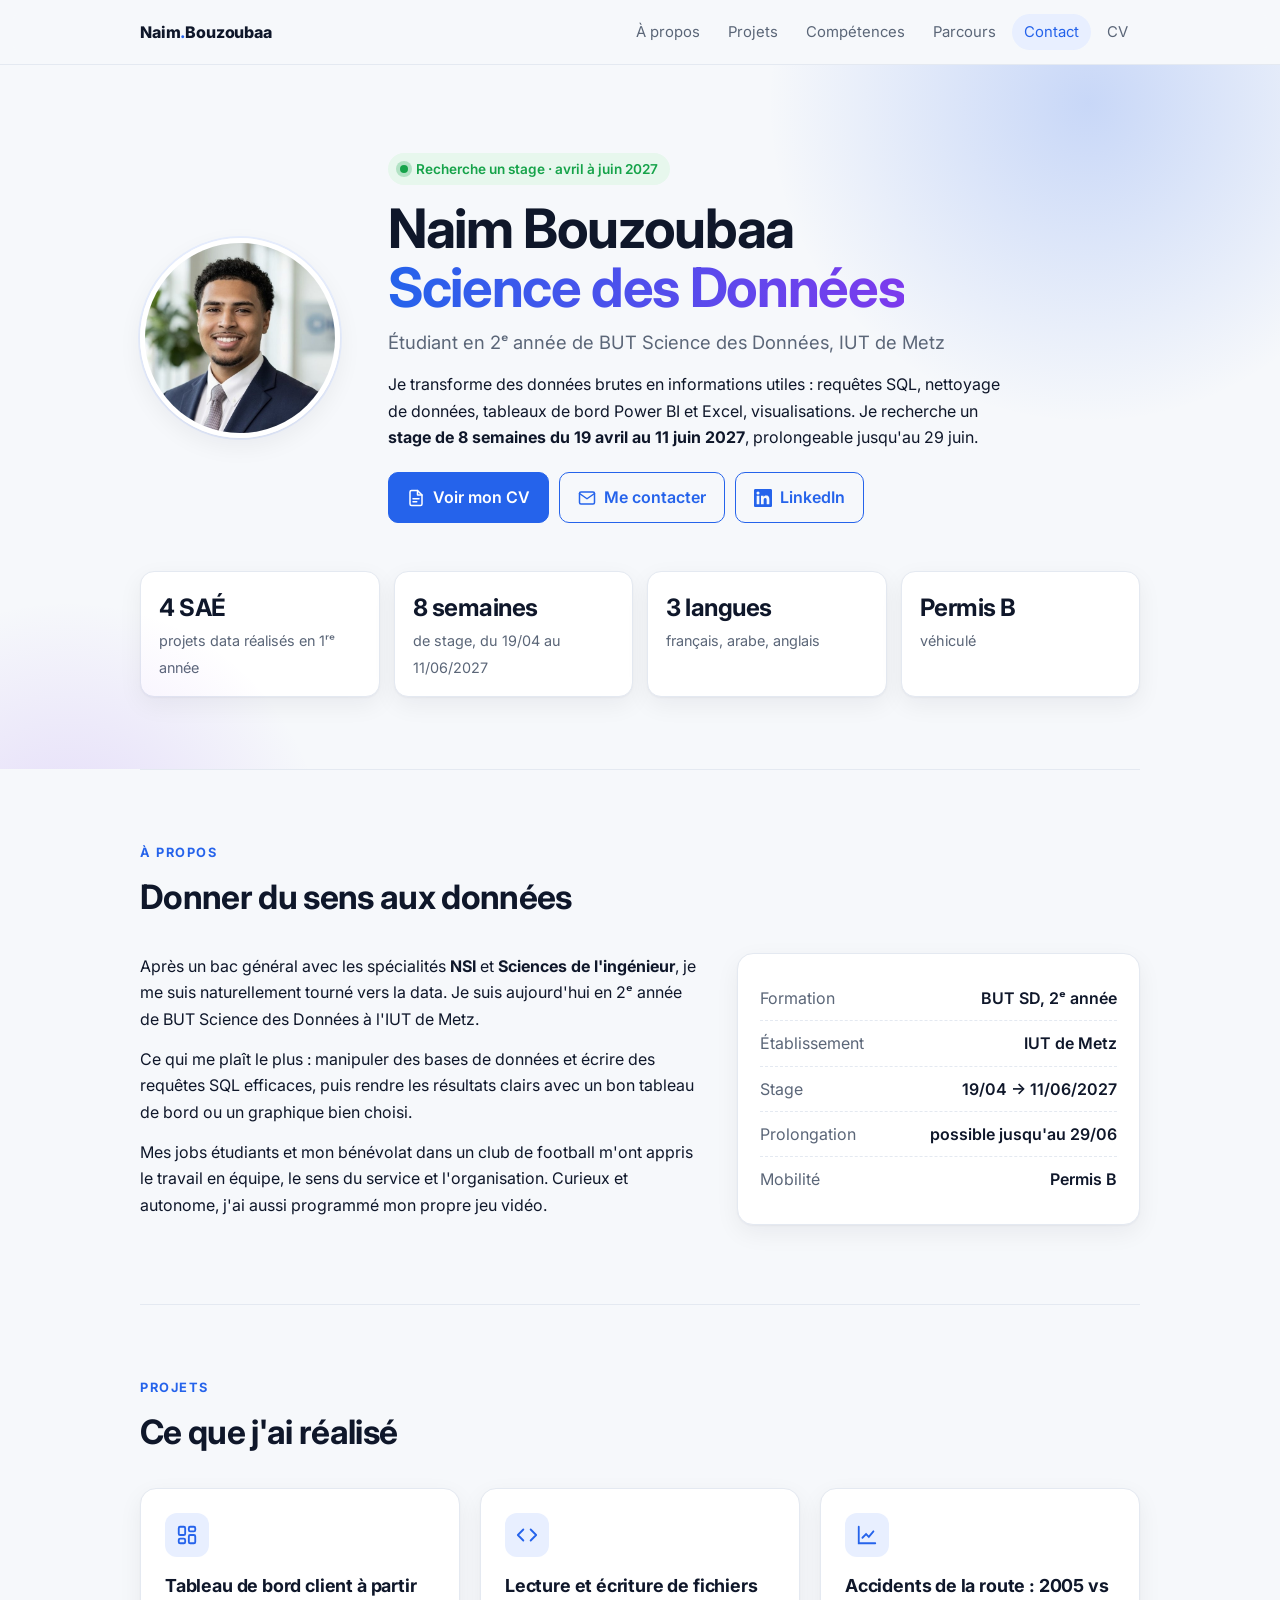
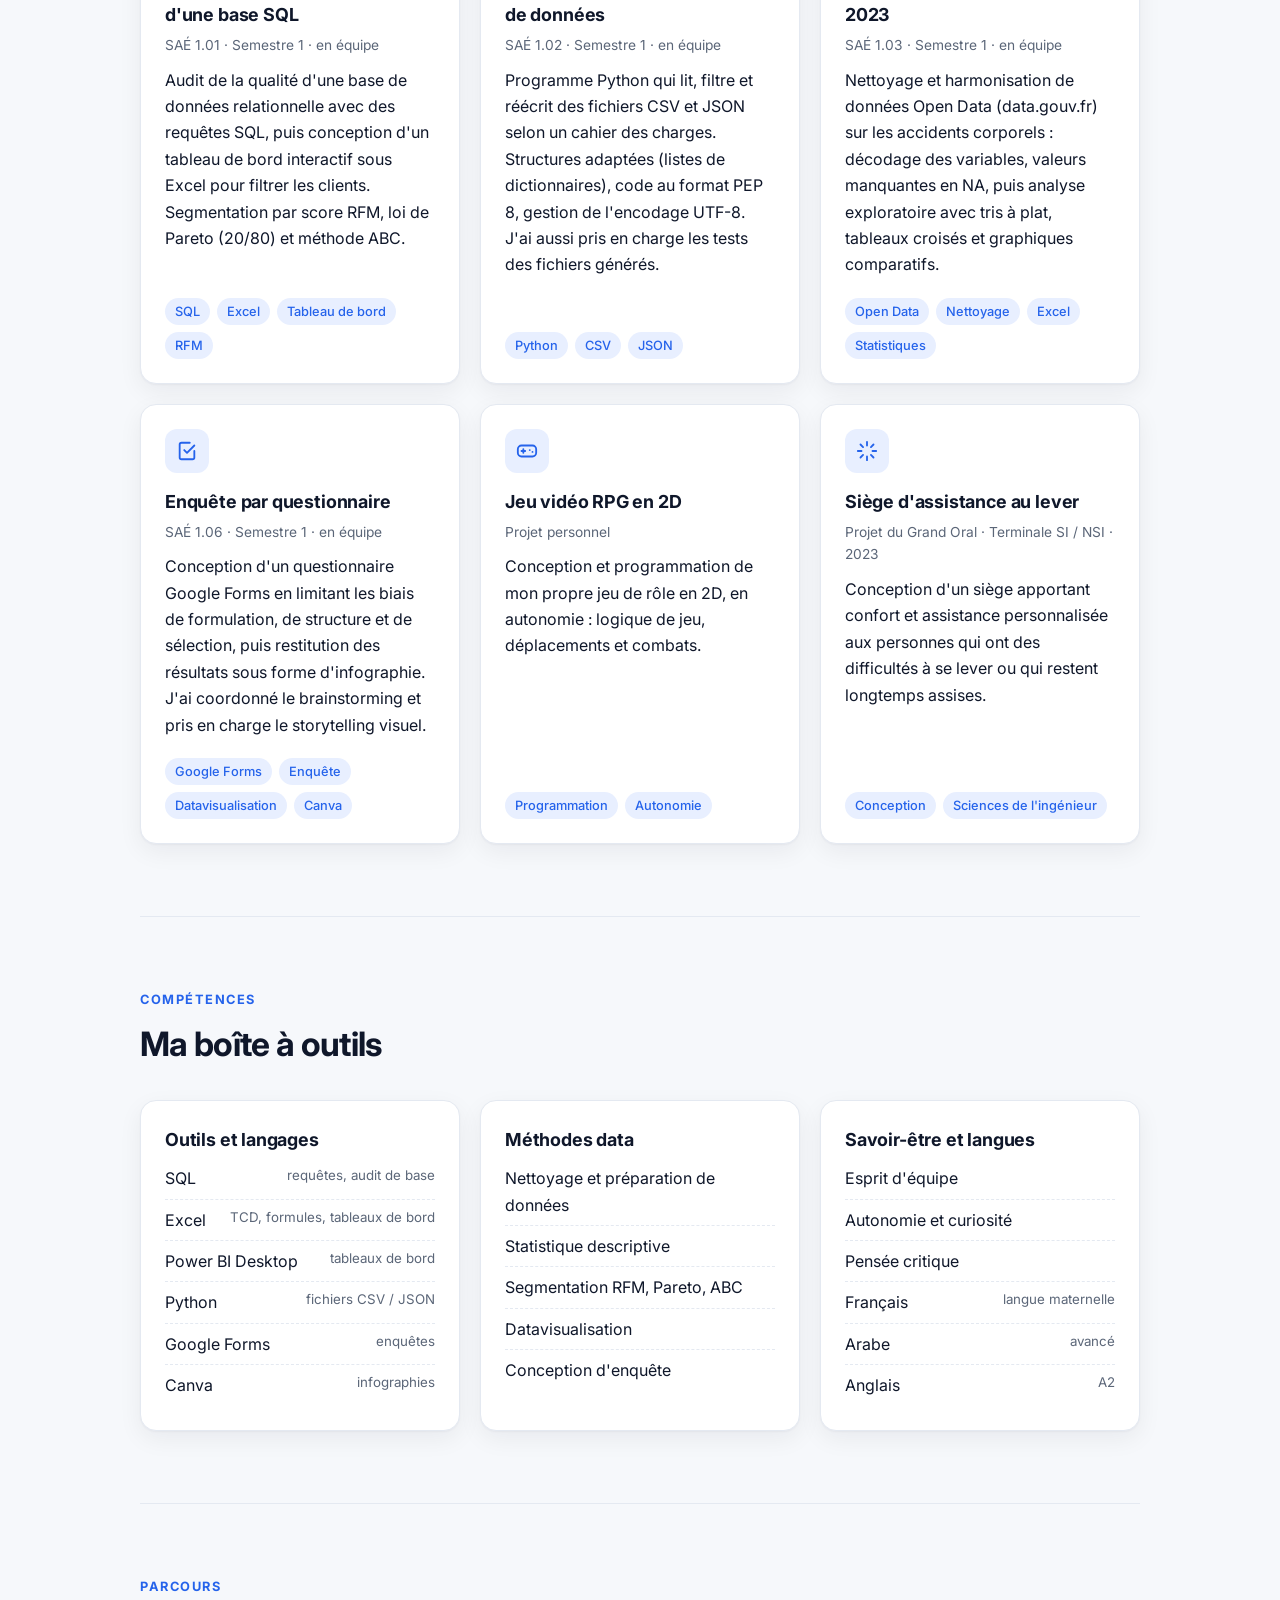
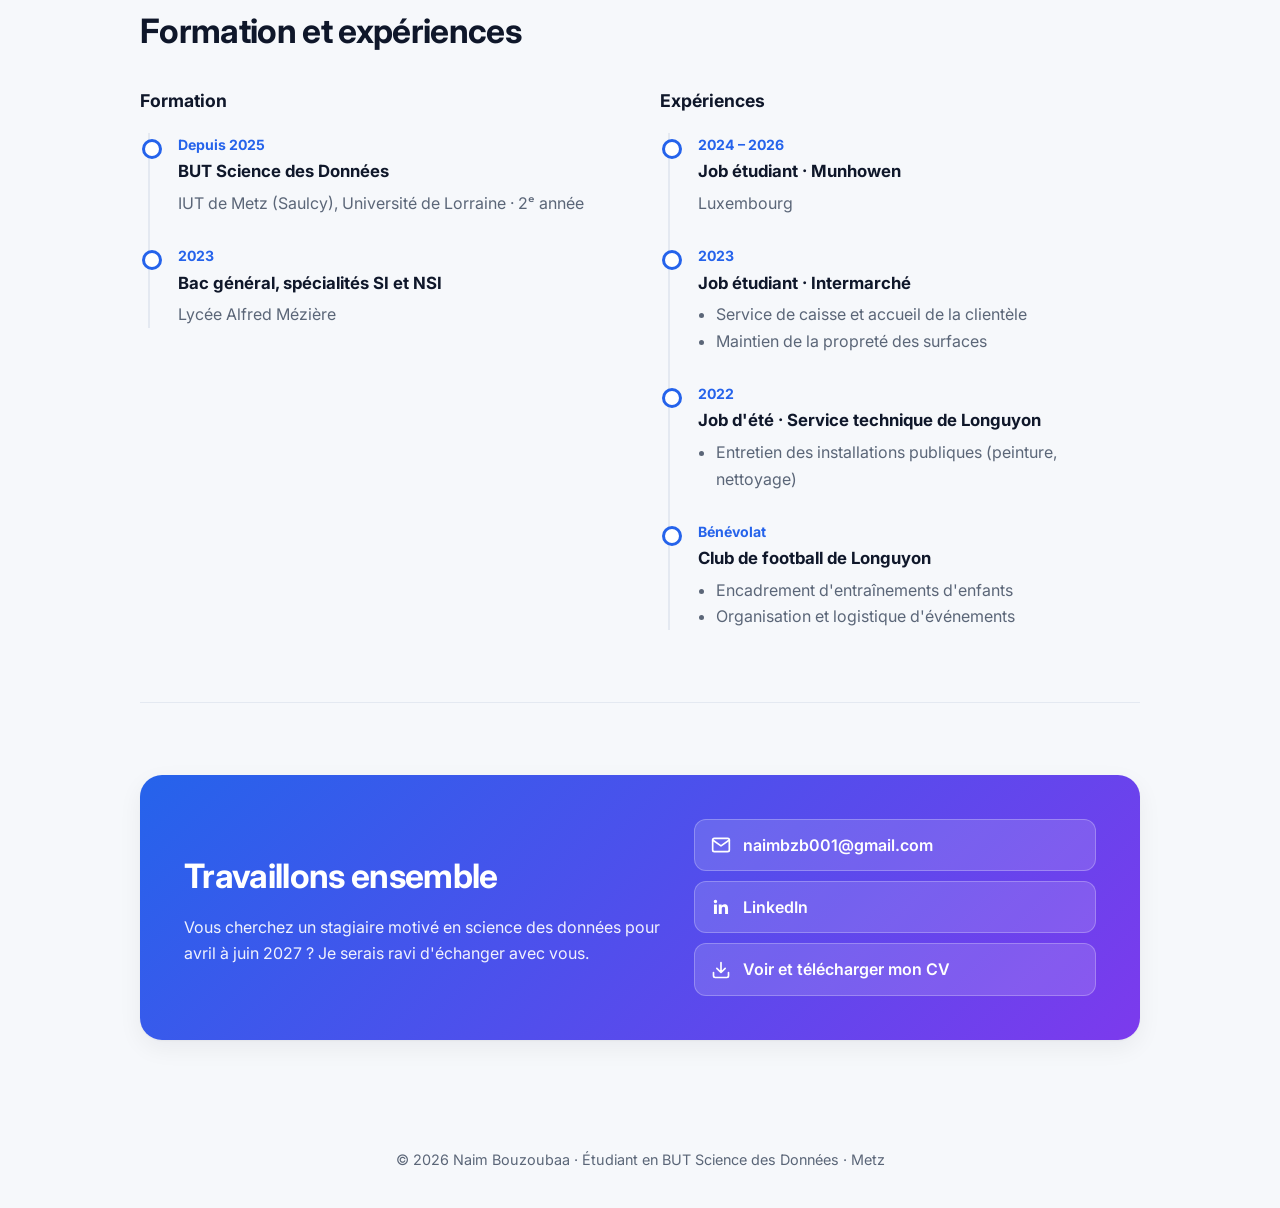
==== commit 6efa336e: "Ajouter Power BI Desktop aux compétences Co-Authored-By: Claude Opus 5.5 <noreply@anthropic.com> Cla" ====
--- a/index.html
+++ b/index.html
@@ -46,7 +46,7 @@
       <span class="badge">Recherche un stage · avril à juin 2027</span>
       <h1>Naim Bouzoubaa<br><span class="grad">Science des Données</span></h1>
       <p class="role">Étudiant en 2ᵉ année de BUT Science des Données, IUT de Metz</p>
-      <p class="lead">Je transforme des données brutes en informations utiles : requêtes SQL, nettoyage de données, tableaux de bord et visualisations. Je recherche un <strong>stage de 8 semaines du 19 avril au 11 juin 2027</strong>, prolongeable jusqu'au 29 juin.</p>
+      <p class="lead">Je transforme des données brutes en informations utiles : requêtes SQL, nettoyage de données, tableaux de bord Power BI et Excel, visualisations. Je recherche un <strong>stage de 8 semaines du 19 avril au 11 juin 2027</strong>, prolongeable jusqu'au 29 juin.</p>
       <div class="actions">
         <a class="btn" href="cv.html"><svg viewBox="0 0 24 24" fill="none" stroke="currentColor" stroke-width="2" stroke-linecap="round" stroke-linejoin="round" aria-hidden="true"><path d="M14 2H6a2 2 0 0 0-2 2v16a2 2 0 0 0 2 2h12a2 2 0 0 0 2-2V8z"/><path d="M14 2v6h6M8 13h8M8 17h5"/></svg>Voir mon CV</a>
         <a class="btn ghost" href="mailto:naimbzb001@gmail.com"><svg viewBox="0 0 24 24" fill="none" stroke="currentColor" stroke-width="2" stroke-linecap="round" stroke-linejoin="round" aria-hidden="true"><rect x="2" y="4" width="20" height="16" rx="2"/><path d="m22 6-10 7L2 6"/></svg>Me contacter</a>
@@ -141,6 +141,7 @@
       <ul>
         <li>SQL <small>requêtes, audit de base</small></li>
         <li>Excel <small>TCD, formules, tableaux de bord</small></li>
+        <li>Power BI Desktop <small>tableaux de bord</small></li>
         <li>Python <small>fichiers CSV / JSON</small></li>
         <li>Google Forms <small>enquêtes</small></li>
         <li>Canva <small>infographies</small></li>
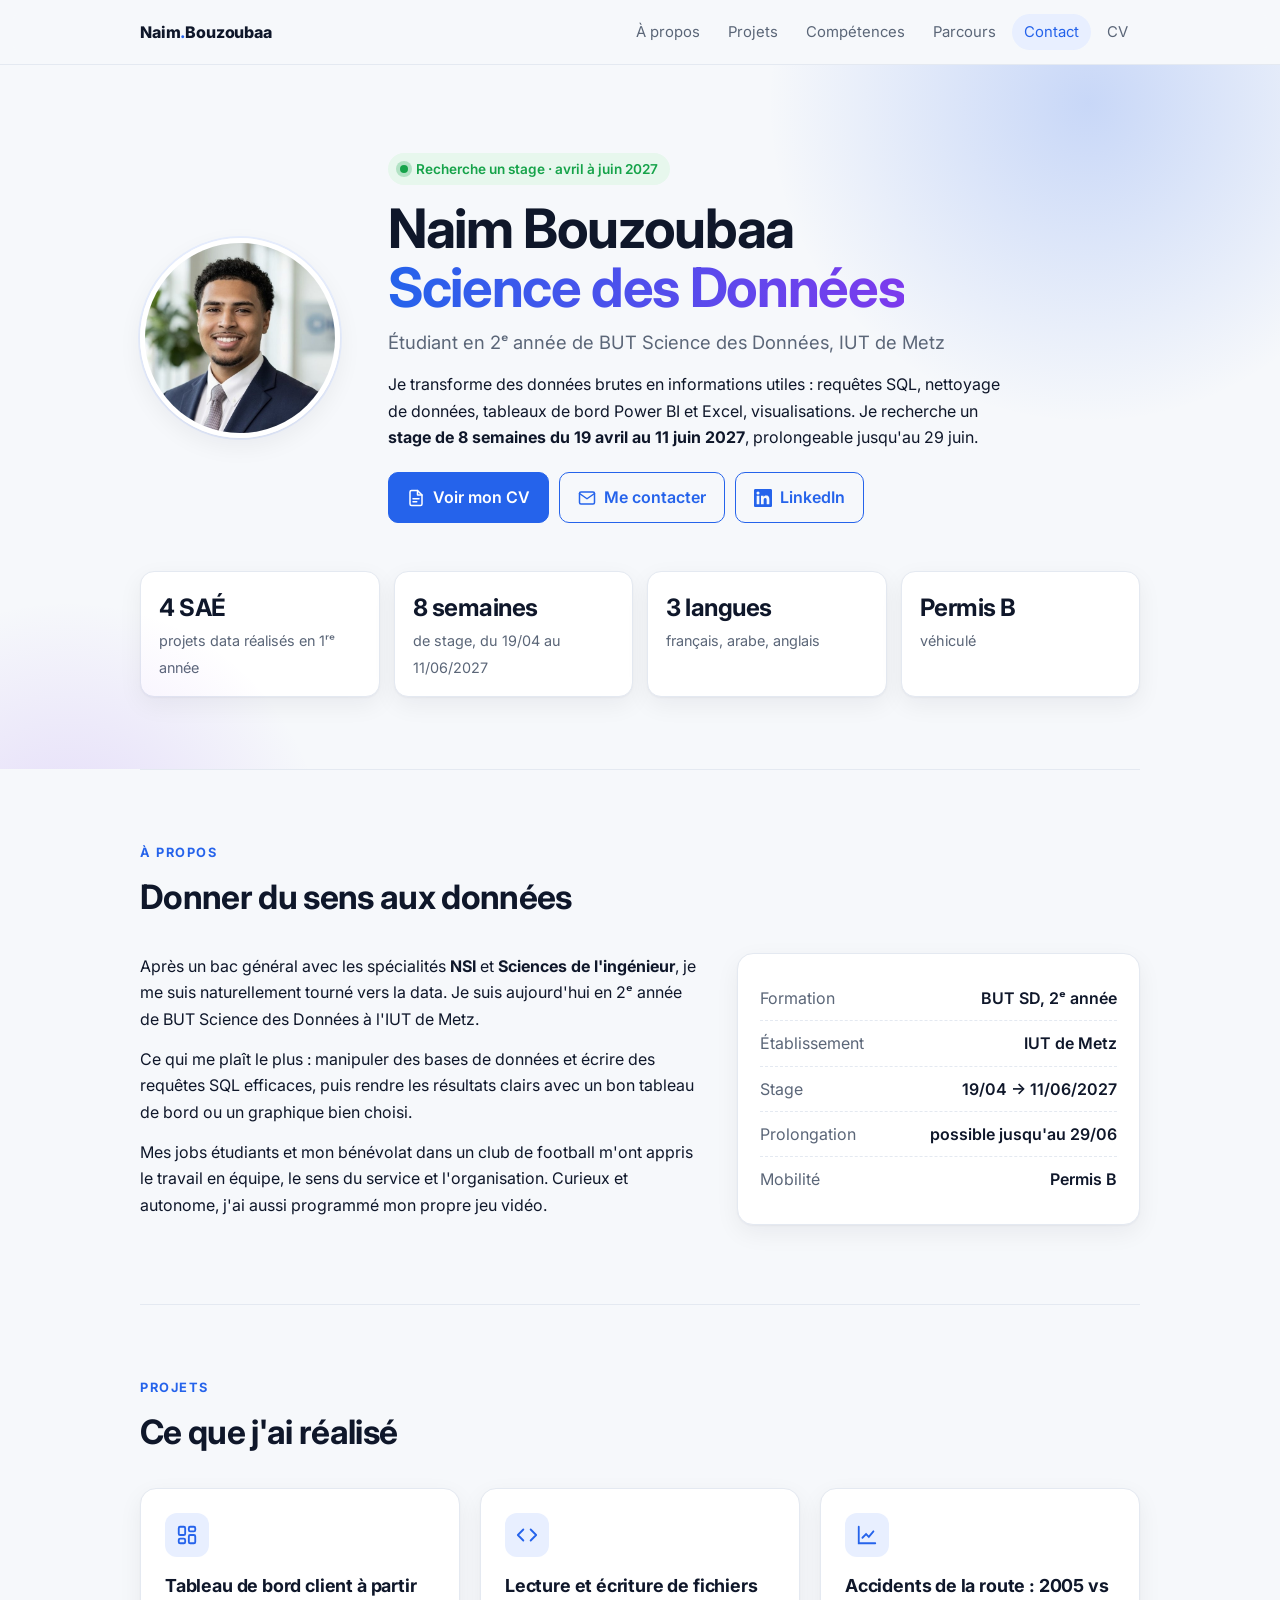
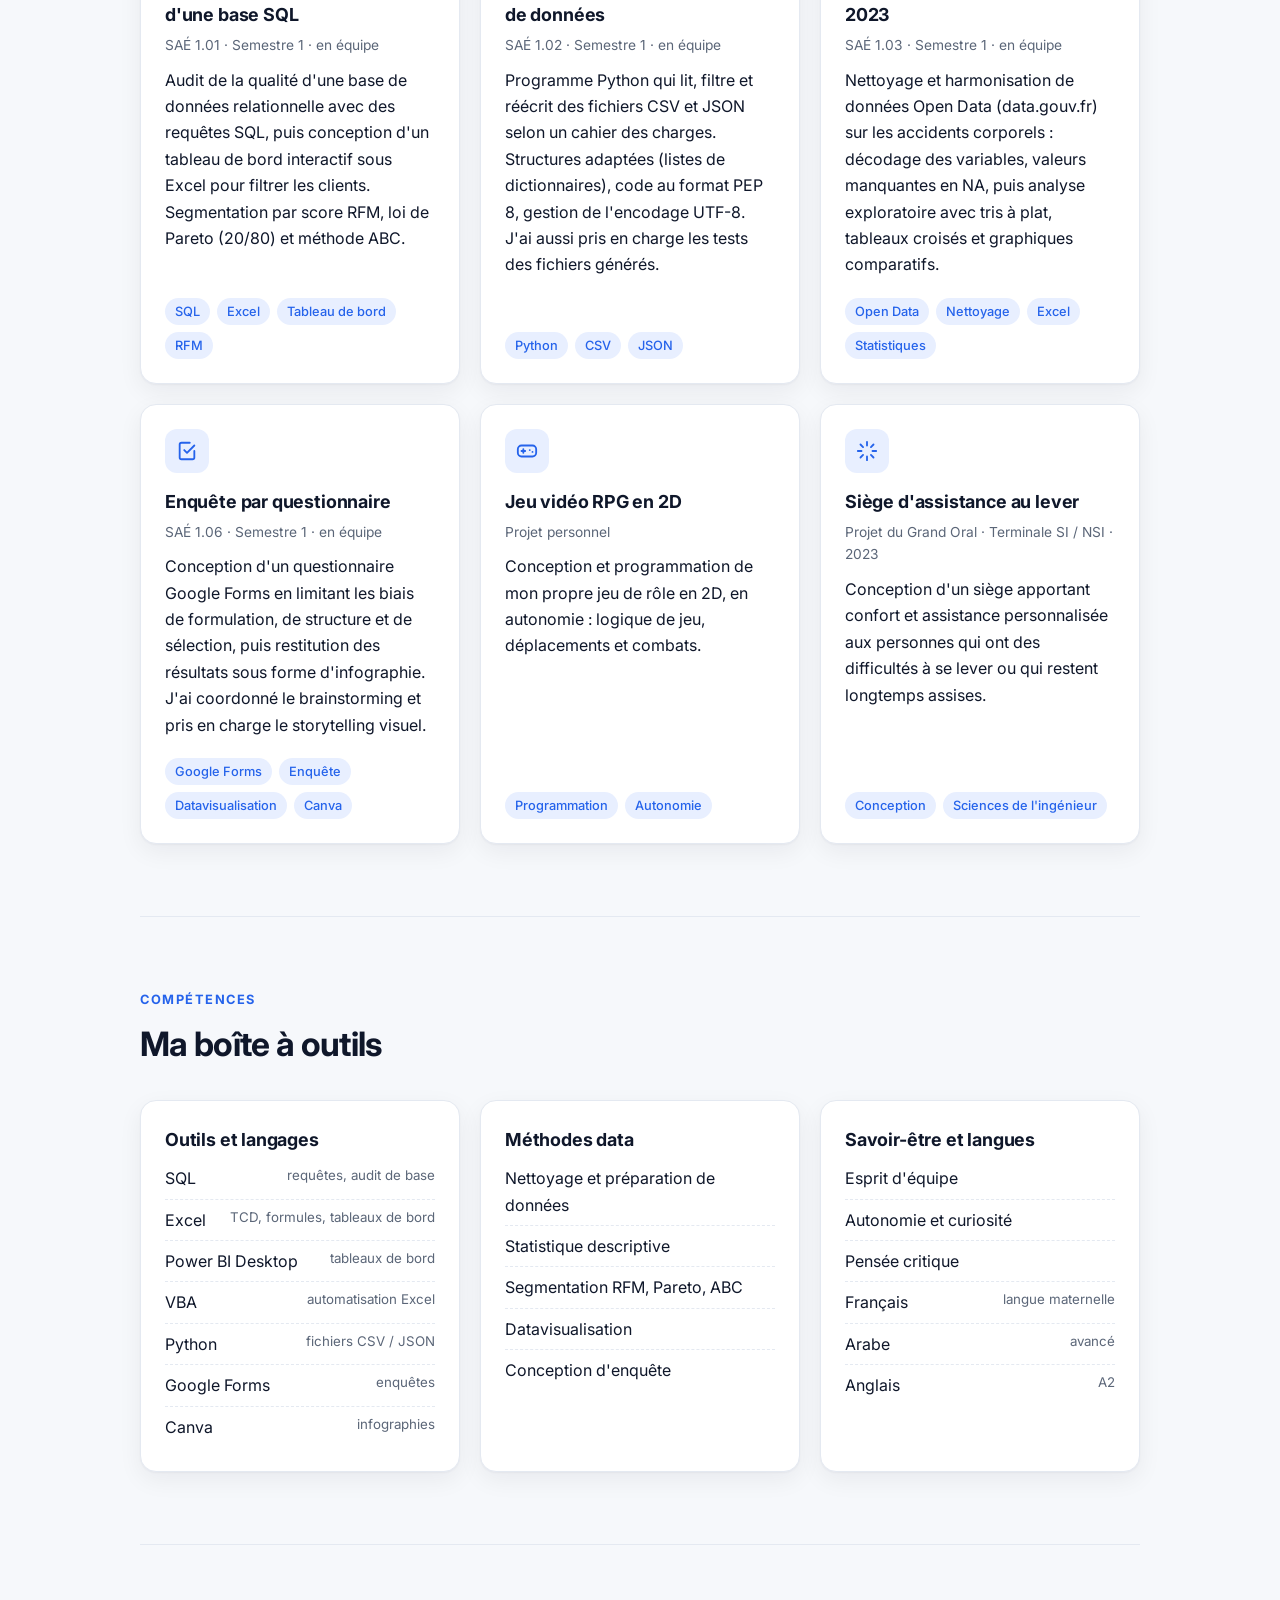
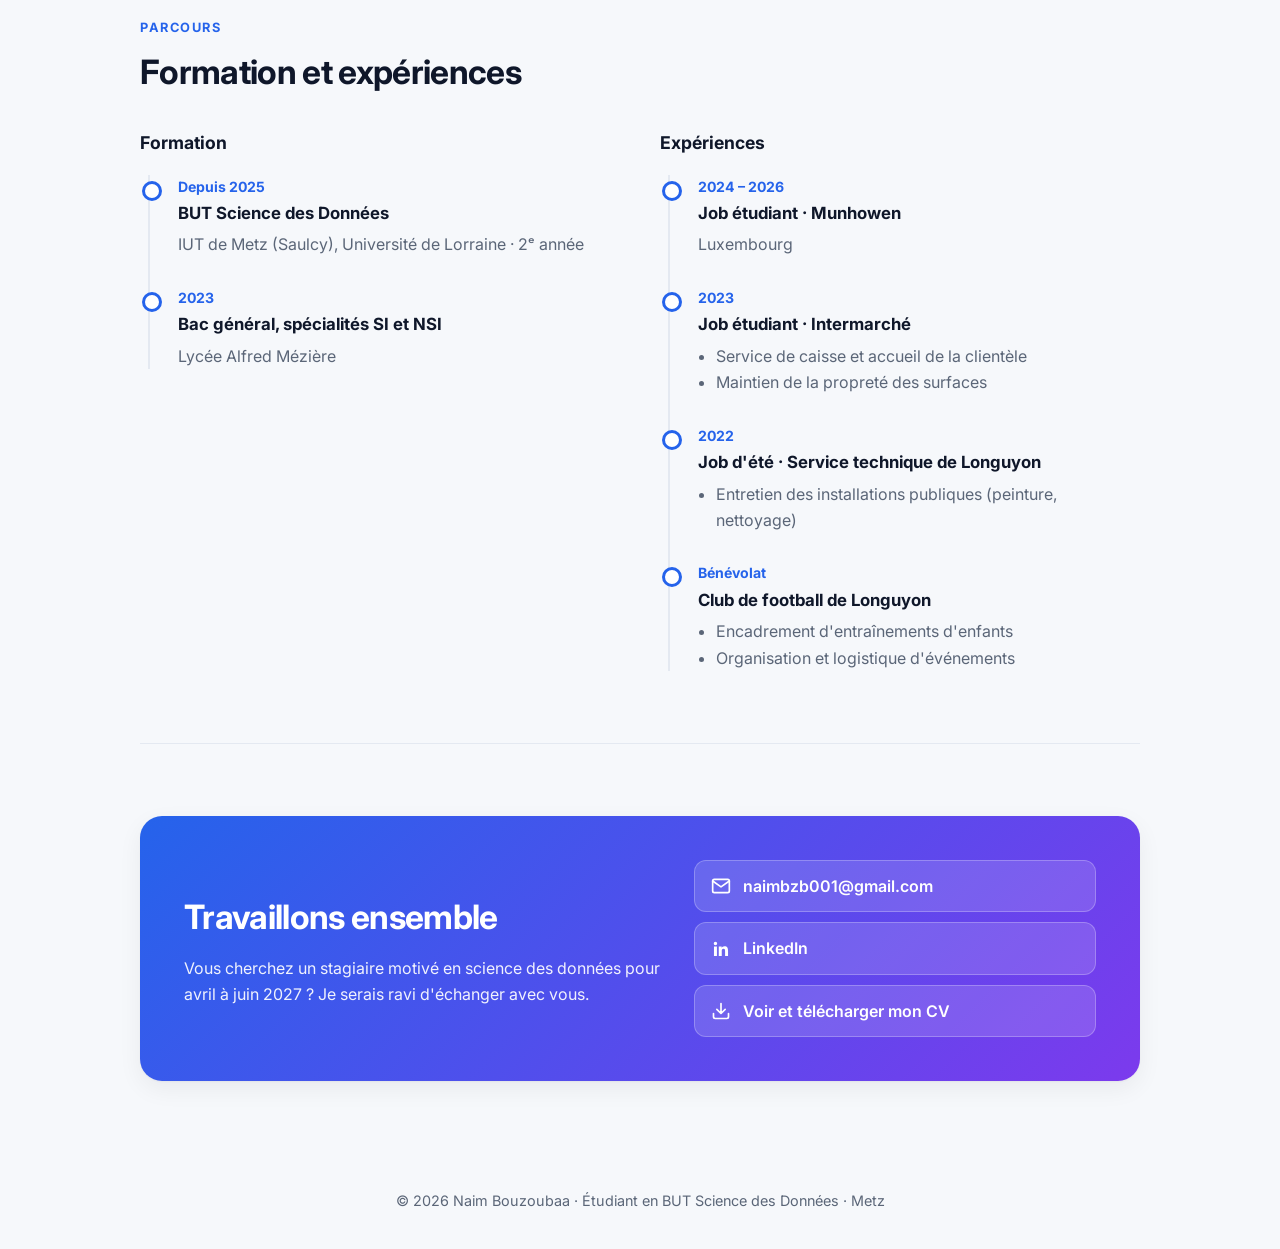
==== commit 30974dbd: "Ajouter VBA aux compétences Co-Authored-By: Claude Opus 5.5 <noreply@anthropic.com> Claude-Session: " ====
--- a/index.html
+++ b/index.html
@@ -142,6 +142,7 @@
         <li>SQL <small>requêtes, audit de base</small></li>
         <li>Excel <small>TCD, formules, tableaux de bord</small></li>
         <li>Power BI Desktop <small>tableaux de bord</small></li>
+        <li>VBA <small>automatisation Excel</small></li>
         <li>Python <small>fichiers CSV / JSON</small></li>
         <li>Google Forms <small>enquêtes</small></li>
         <li>Canva <small>infographies</small></li>
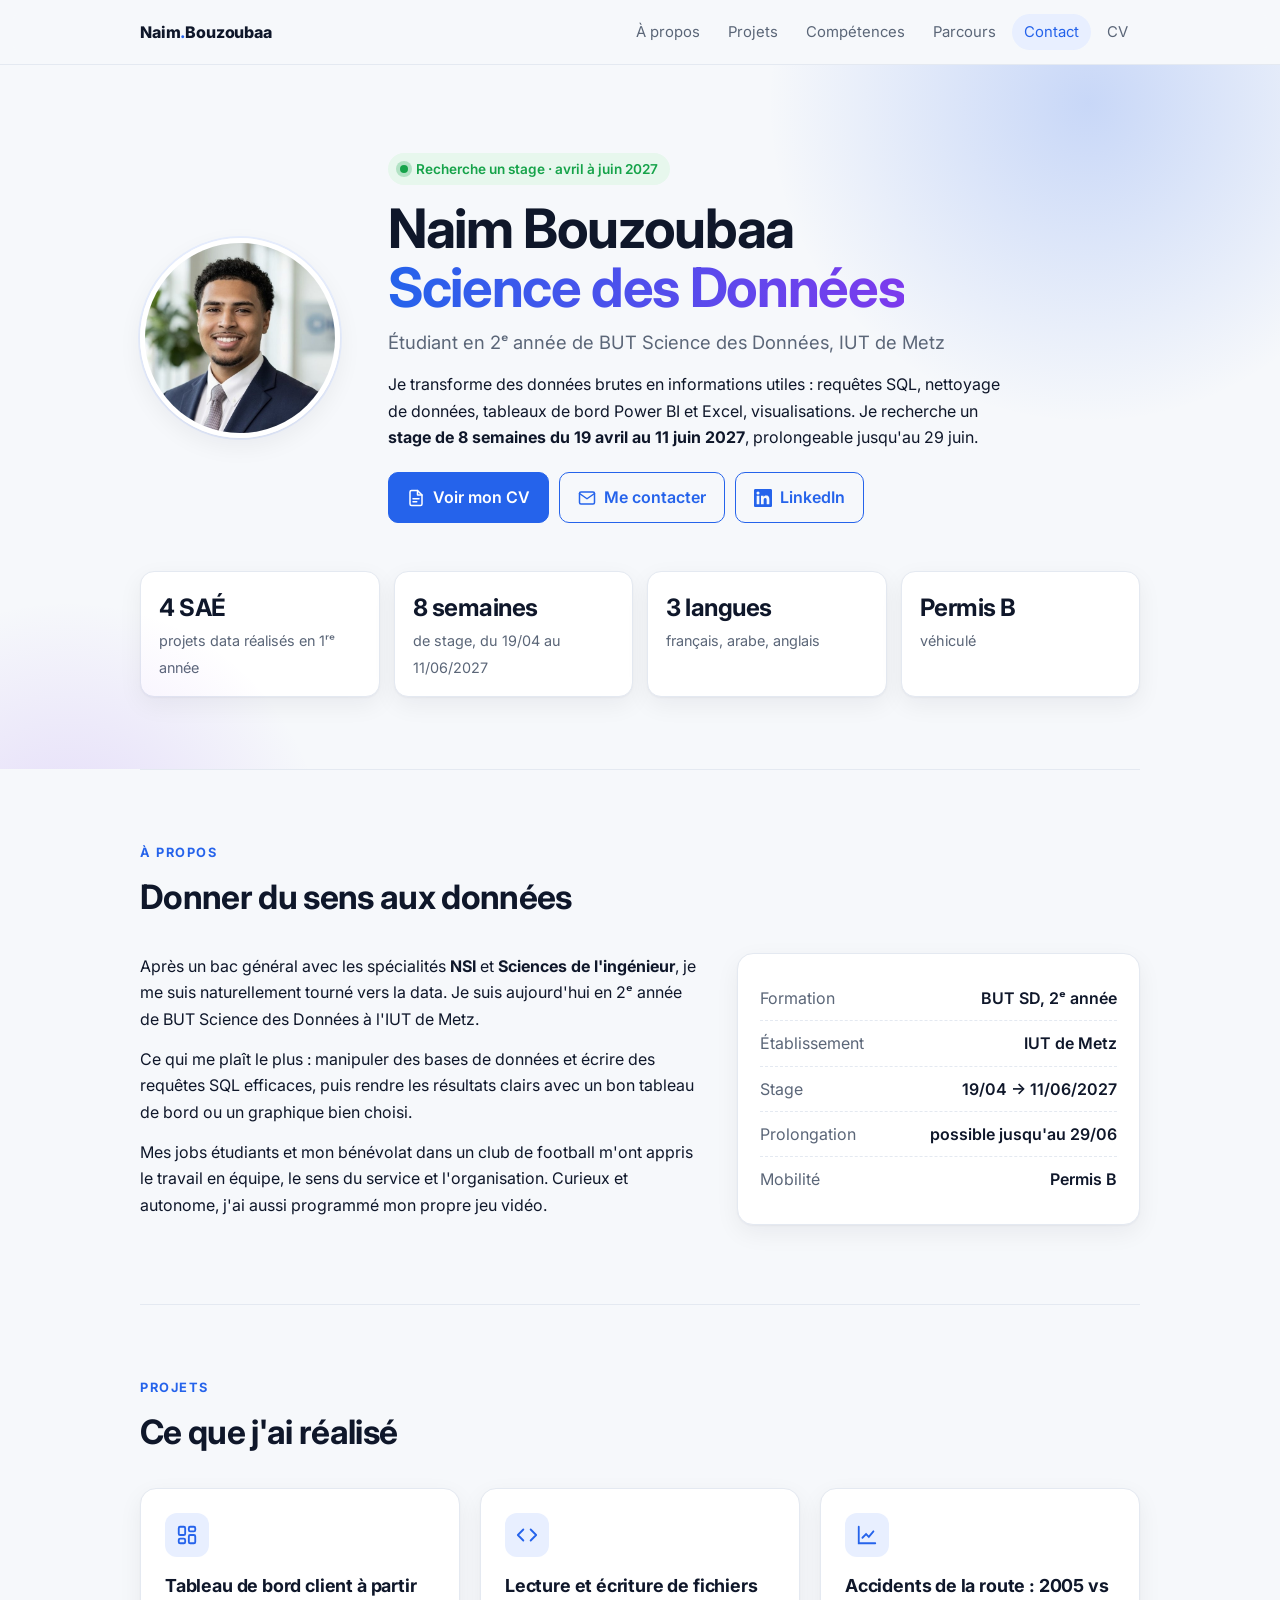
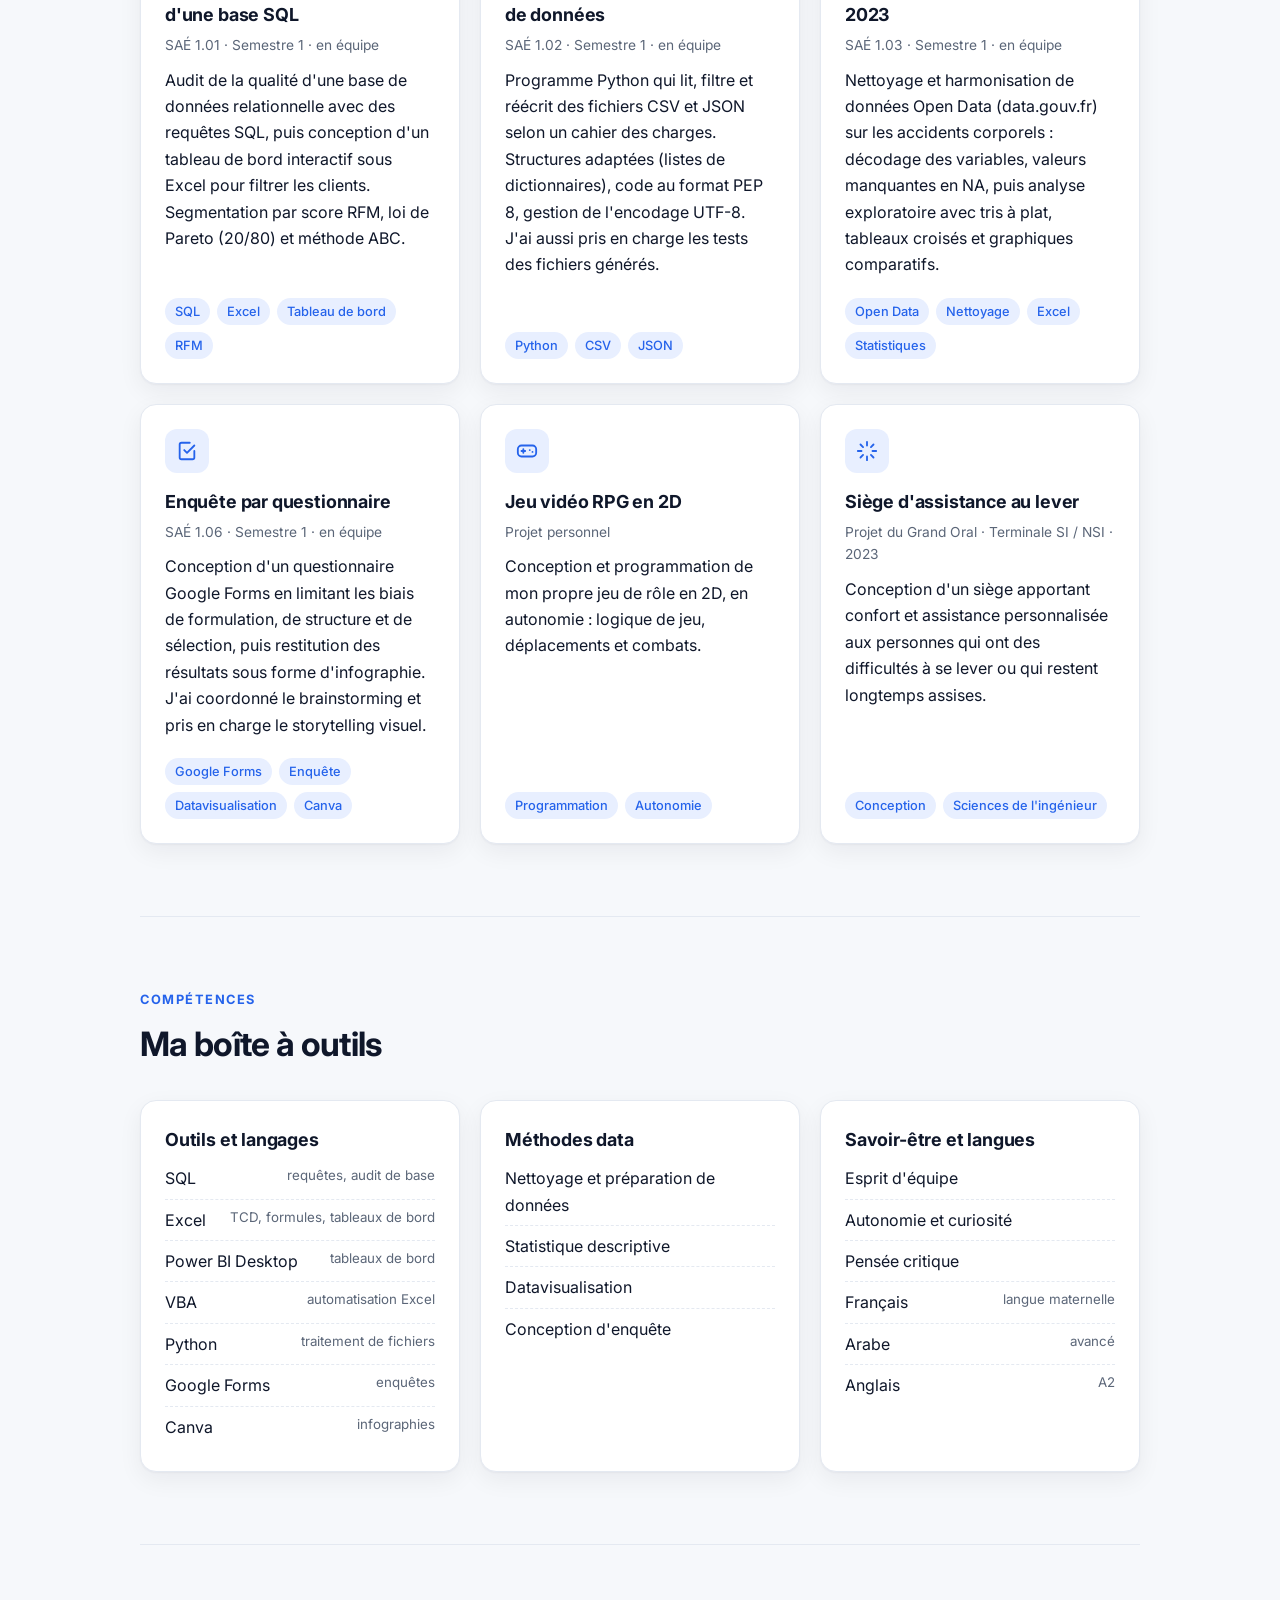
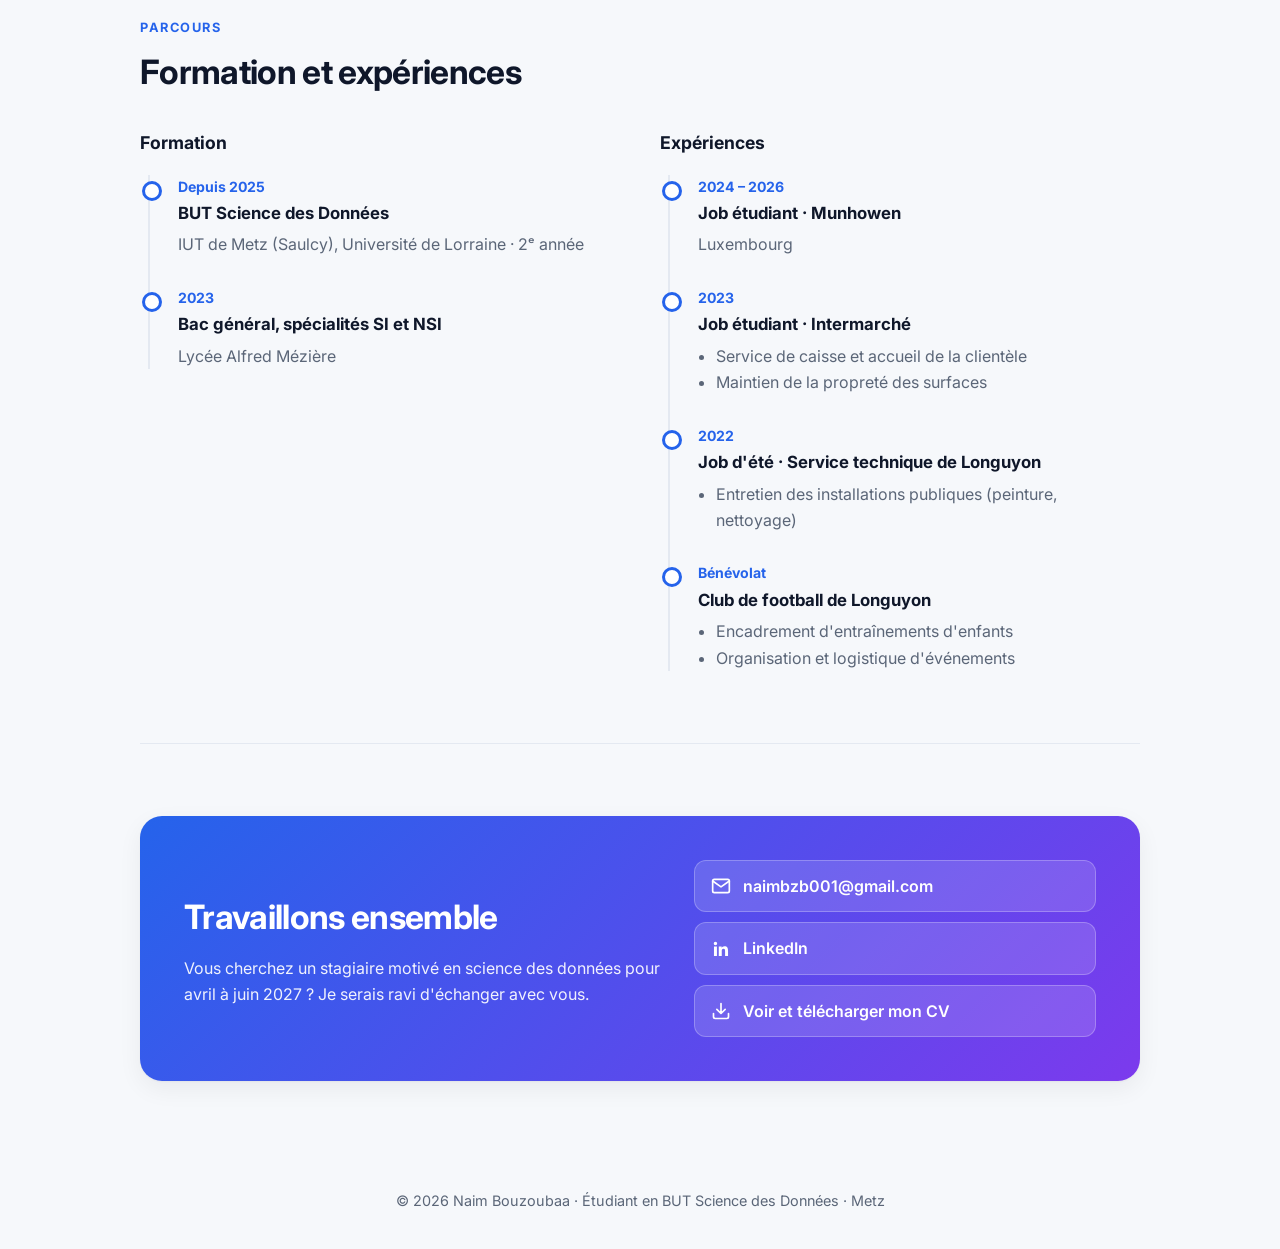
==== commit 293760b1: "Compétences : retirer CSV/JSON et segmentation RFM, Excel simple Co-Authored-By: Claude Opus 5.5 <no" ====
--- a/index.html
+++ b/index.html
@@ -143,7 +143,7 @@
         <li>Excel <small>TCD, formules, tableaux de bord</small></li>
         <li>Power BI Desktop <small>tableaux de bord</small></li>
         <li>VBA <small>automatisation Excel</small></li>
-        <li>Python <small>fichiers CSV / JSON</small></li>
+        <li>Python <small>traitement de fichiers</small></li>
         <li>Google Forms <small>enquêtes</small></li>
         <li>Canva <small>infographies</small></li>
       </ul>
@@ -153,7 +153,6 @@
       <ul>
         <li>Nettoyage et préparation de données</li>
         <li>Statistique descriptive</li>
-        <li>Segmentation RFM, Pareto, ABC</li>
         <li>Datavisualisation</li>
         <li>Conception d'enquête</li>
       </ul>
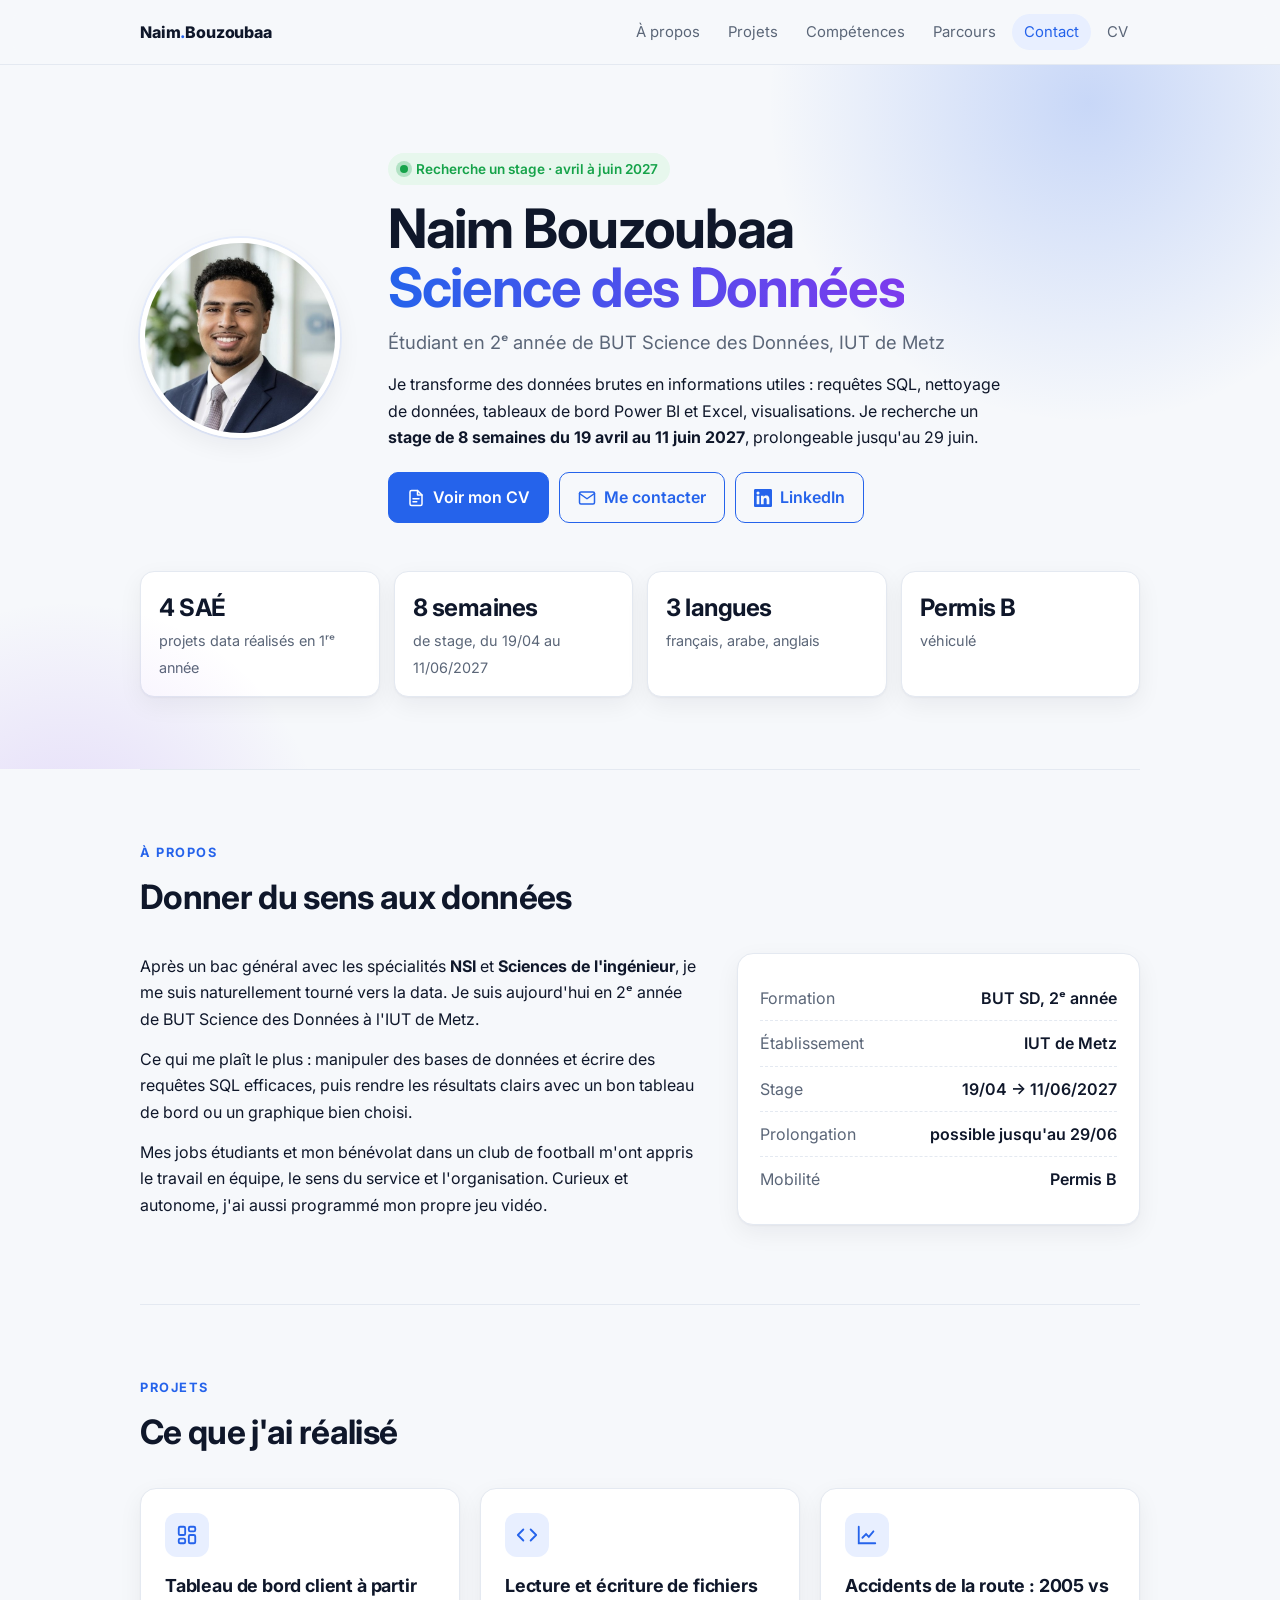
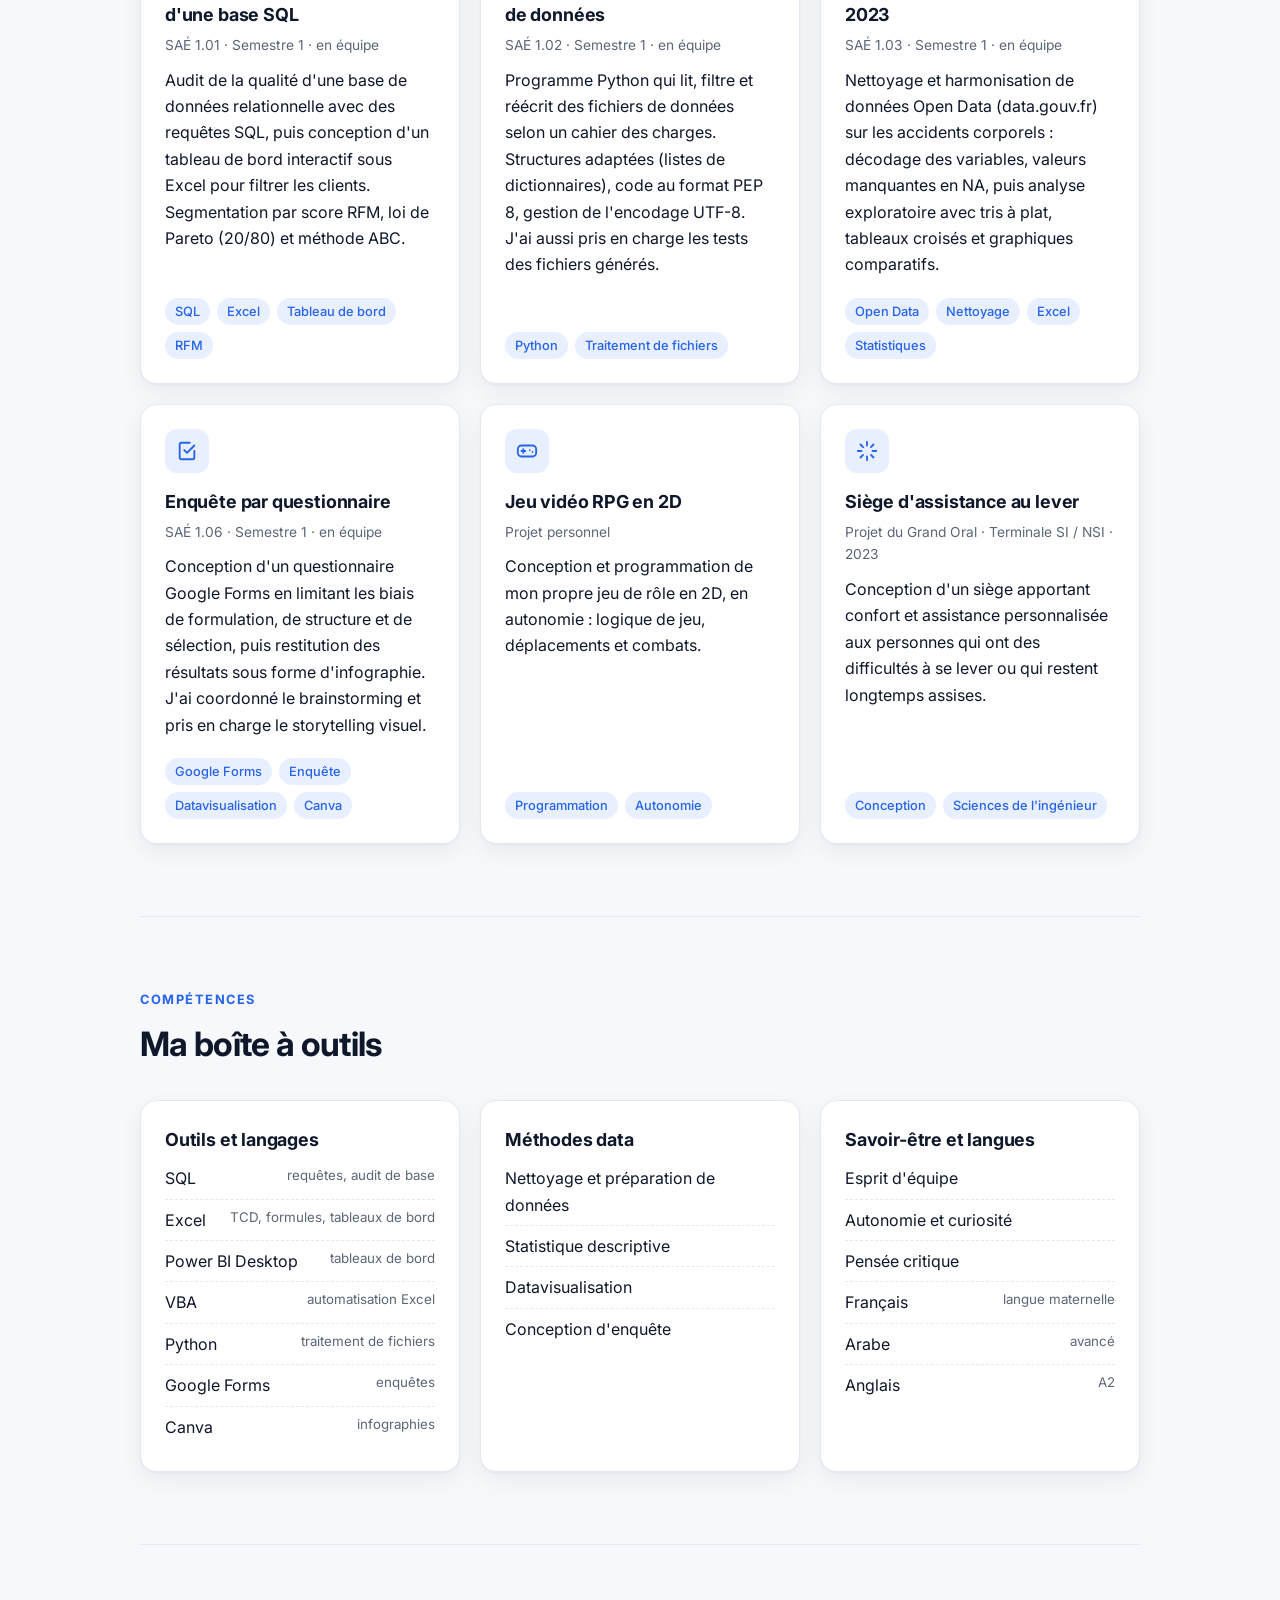
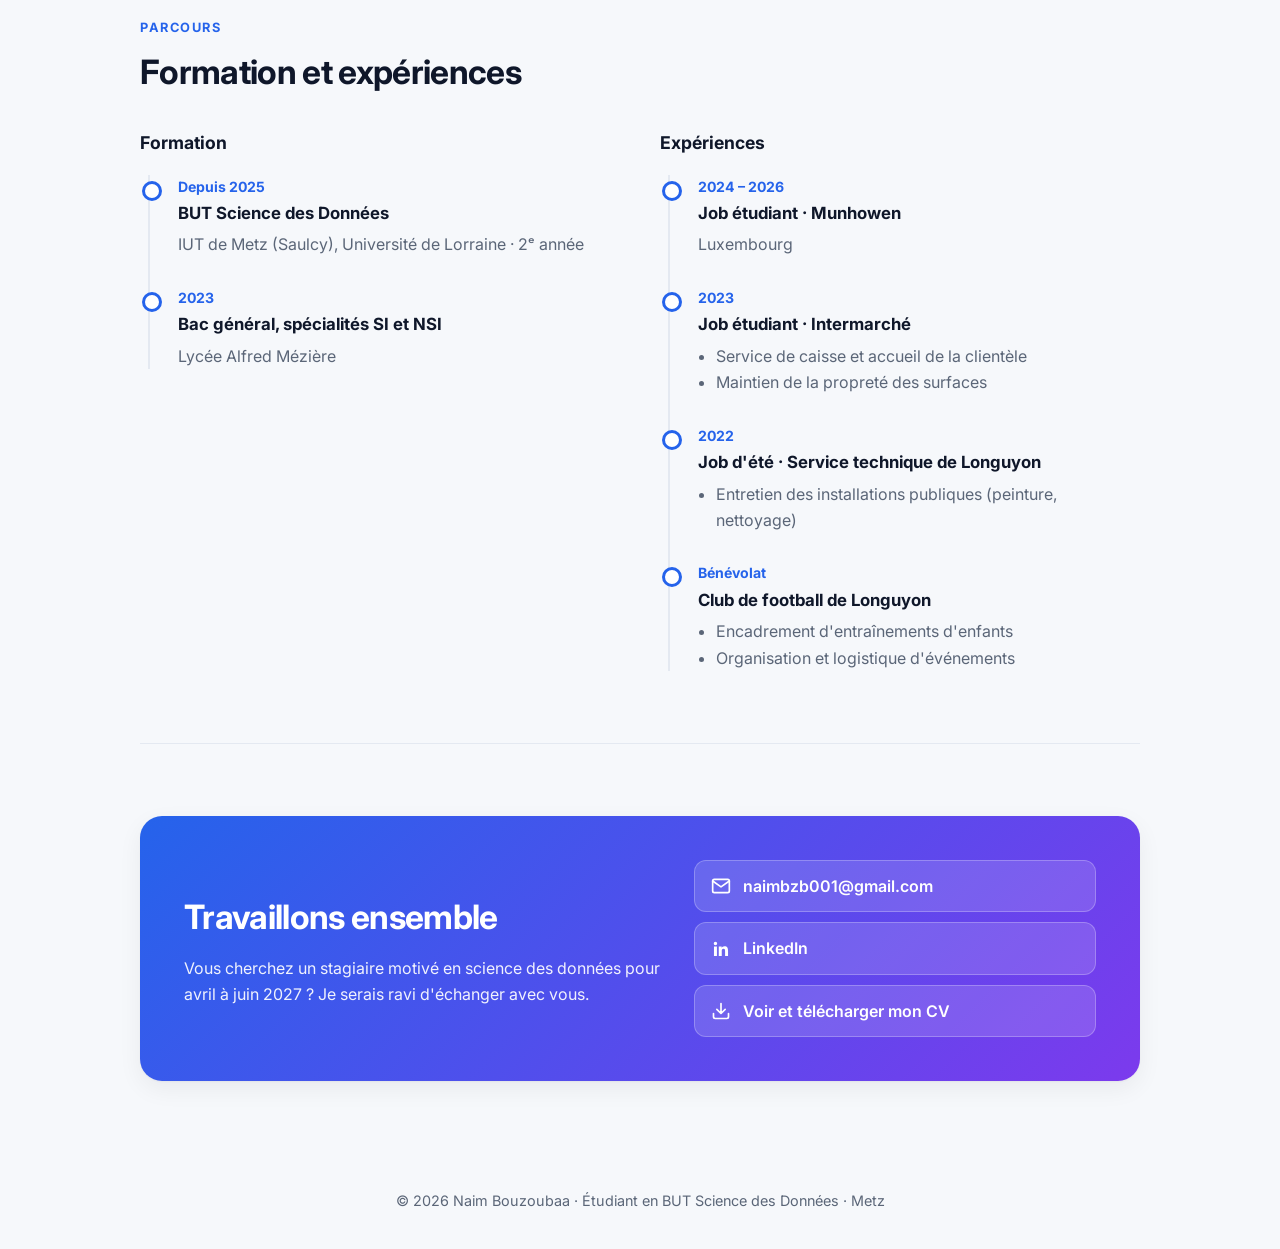
==== commit af33ce79: "Retirer les mentions CSV/JSON des projets Co-Authored-By: Claude Opus 5.5 <noreply@anthropic.com> Cl" ====
--- a/index.html
+++ b/index.html
@@ -98,8 +98,8 @@
       <div class="icon"><svg viewBox="0 0 24 24" fill="none" stroke="currentColor" stroke-width="2" stroke-linecap="round" stroke-linejoin="round" aria-hidden="true"><path d="m16 18 6-6-6-6M8 6l-6 6 6 6"/></svg></div>
       <h3>Lecture et écriture de fichiers de données</h3>
       <div class="meta">SAÉ 1.02 · Semestre 1 · en équipe</div>
-      <p>Programme Python qui lit, filtre et réécrit des fichiers CSV et JSON selon un cahier des charges. Structures adaptées (listes de dictionnaires), code au format PEP 8, gestion de l'encodage UTF-8. J'ai aussi pris en charge les tests des fichiers générés.</p>
-      <div class="tags"><span class="tag">Python</span><span class="tag">CSV</span><span class="tag">JSON</span></div>
+      <p>Programme Python qui lit, filtre et réécrit des fichiers de données selon un cahier des charges. Structures adaptées (listes de dictionnaires), code au format PEP 8, gestion de l'encodage UTF-8. J'ai aussi pris en charge les tests des fichiers générés.</p>
+      <div class="tags"><span class="tag">Python</span><span class="tag">Traitement de fichiers</span></div>
     </article>
     <article class="card">
       <div class="icon"><svg viewBox="0 0 24 24" fill="none" stroke="currentColor" stroke-width="2" stroke-linecap="round" aria-hidden="true"><path d="M3 3v18h18"/><path d="M7 15l4-4 3 3 5-6"/></svg></div>
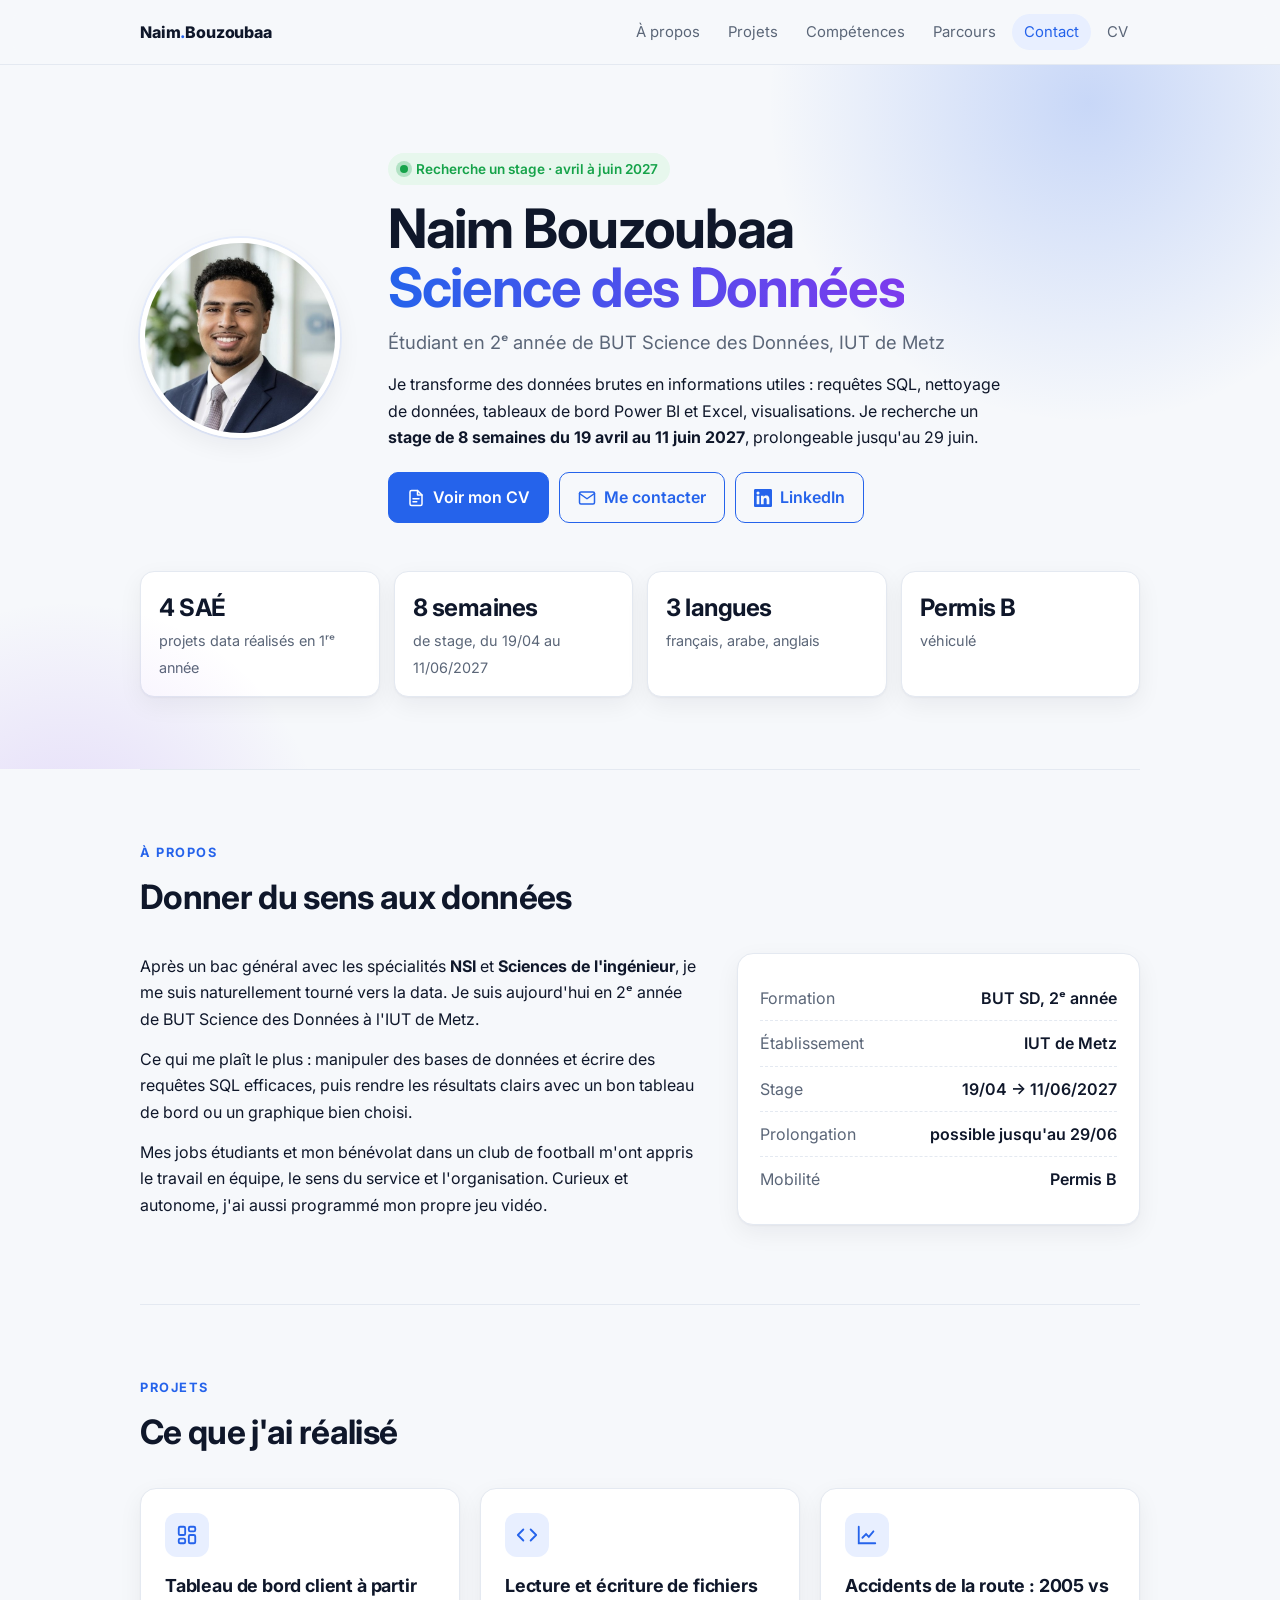
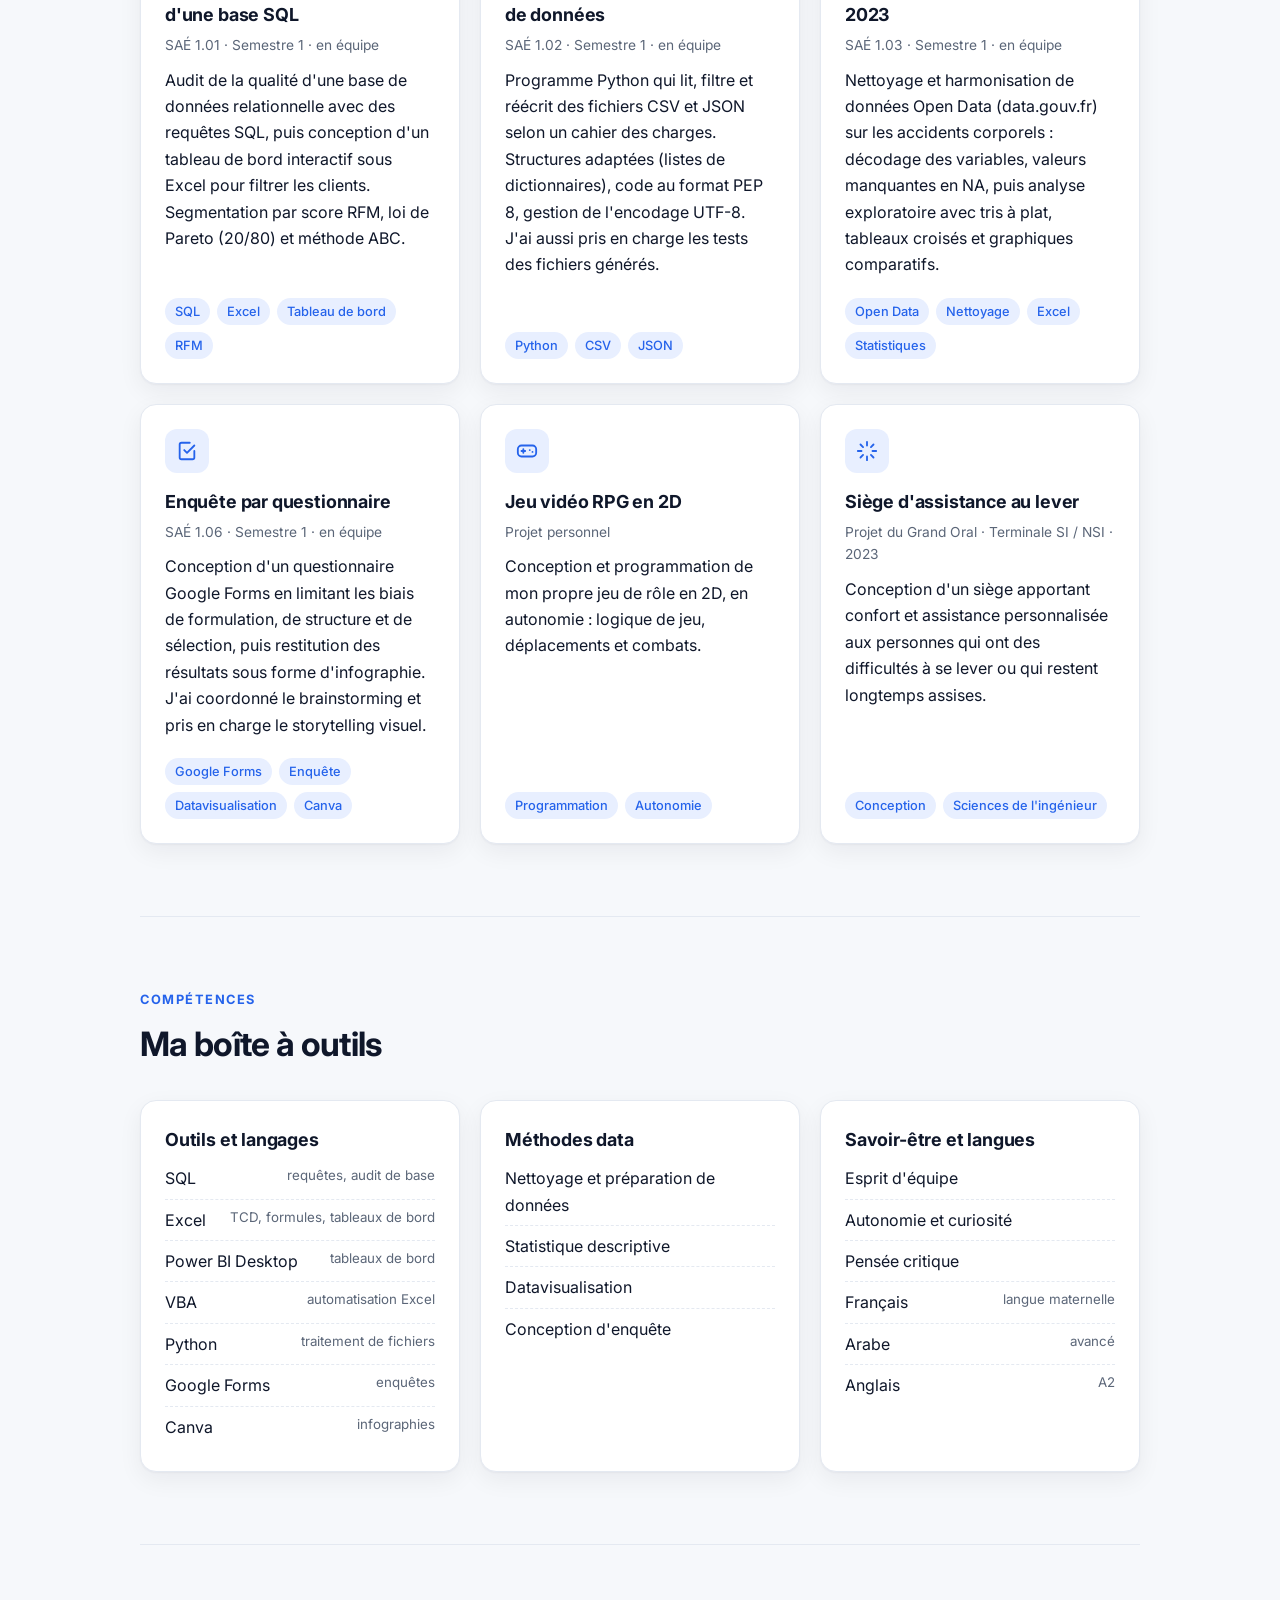
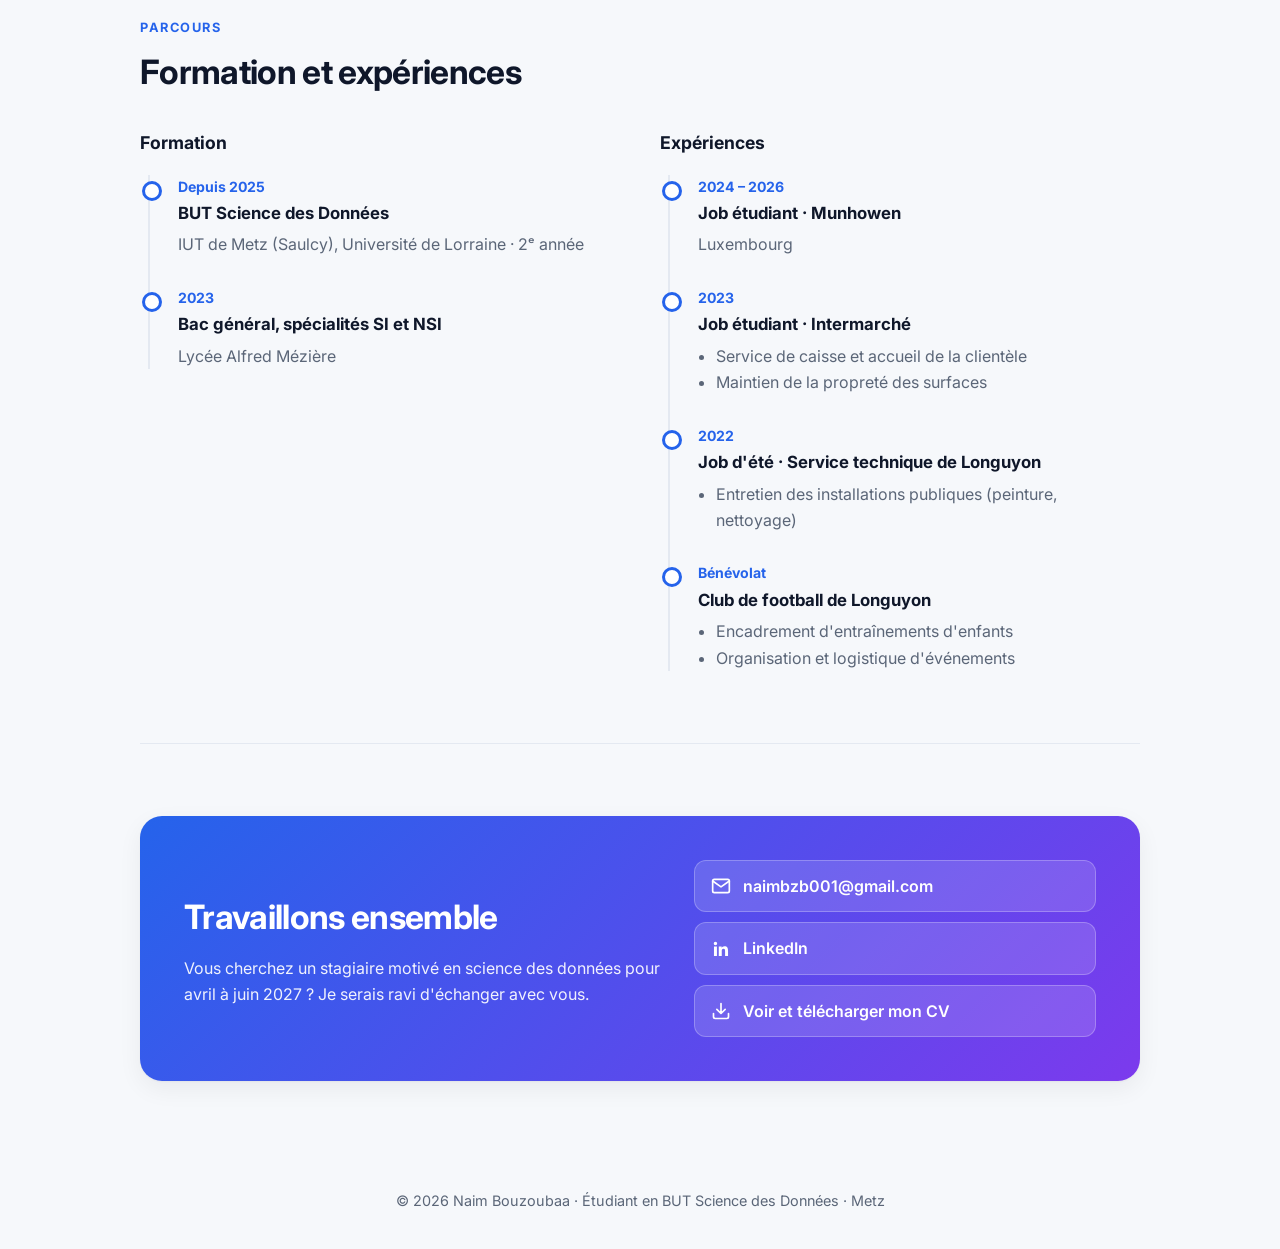
==== commit 3ef95620: "CV seulement : retirer CSV/JSON et RFM des projets, site inchangé Co-Authored-By: Claude Opus 5.5 <n" ====
--- a/index.html
+++ b/index.html
@@ -98,8 +98,8 @@
       <div class="icon"><svg viewBox="0 0 24 24" fill="none" stroke="currentColor" stroke-width="2" stroke-linecap="round" stroke-linejoin="round" aria-hidden="true"><path d="m16 18 6-6-6-6M8 6l-6 6 6 6"/></svg></div>
       <h3>Lecture et écriture de fichiers de données</h3>
       <div class="meta">SAÉ 1.02 · Semestre 1 · en équipe</div>
-      <p>Programme Python qui lit, filtre et réécrit des fichiers de données selon un cahier des charges. Structures adaptées (listes de dictionnaires), code au format PEP 8, gestion de l'encodage UTF-8. J'ai aussi pris en charge les tests des fichiers générés.</p>
-      <div class="tags"><span class="tag">Python</span><span class="tag">Traitement de fichiers</span></div>
+      <p>Programme Python qui lit, filtre et réécrit des fichiers CSV et JSON selon un cahier des charges. Structures adaptées (listes de dictionnaires), code au format PEP 8, gestion de l'encodage UTF-8. J'ai aussi pris en charge les tests des fichiers générés.</p>
+      <div class="tags"><span class="tag">Python</span><span class="tag">CSV</span><span class="tag">JSON</span></div>
     </article>
     <article class="card">
       <div class="icon"><svg viewBox="0 0 24 24" fill="none" stroke="currentColor" stroke-width="2" stroke-linecap="round" aria-hidden="true"><path d="M3 3v18h18"/><path d="M7 15l4-4 3 3 5-6"/></svg></div>
